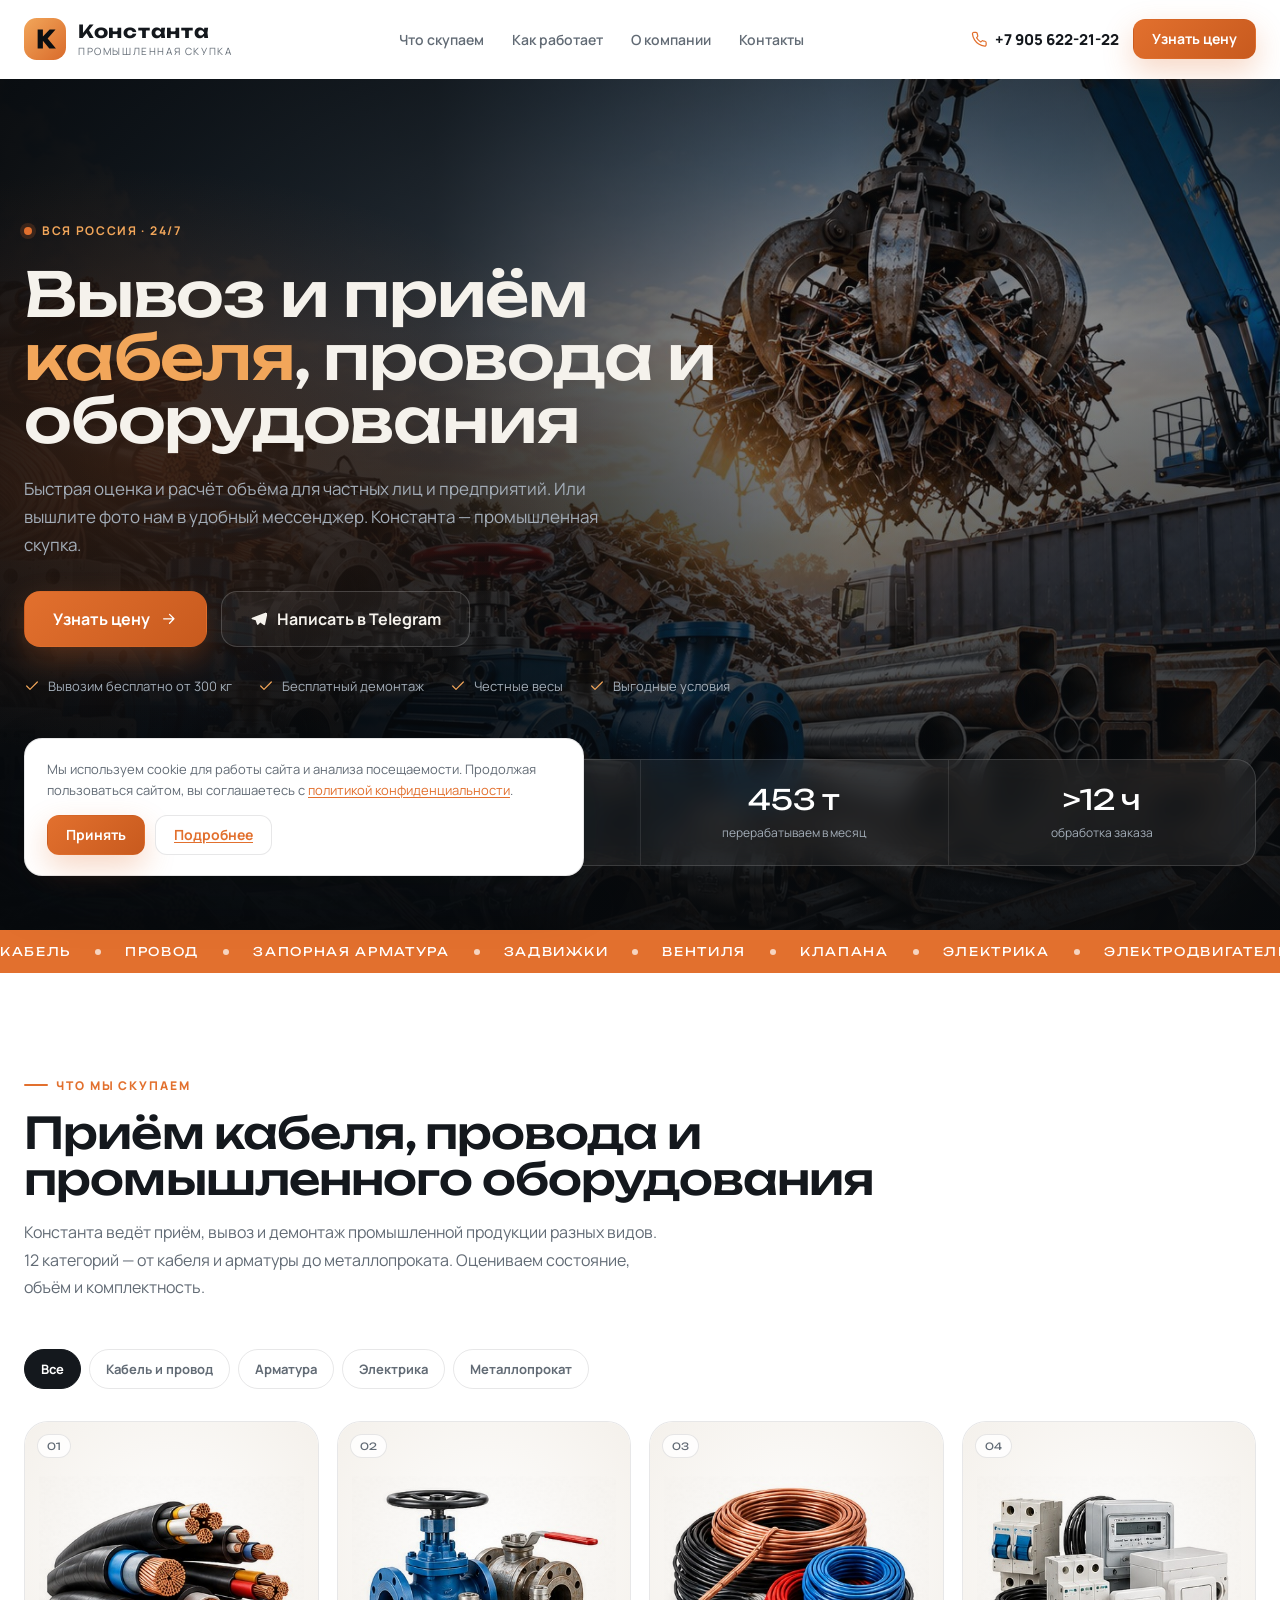
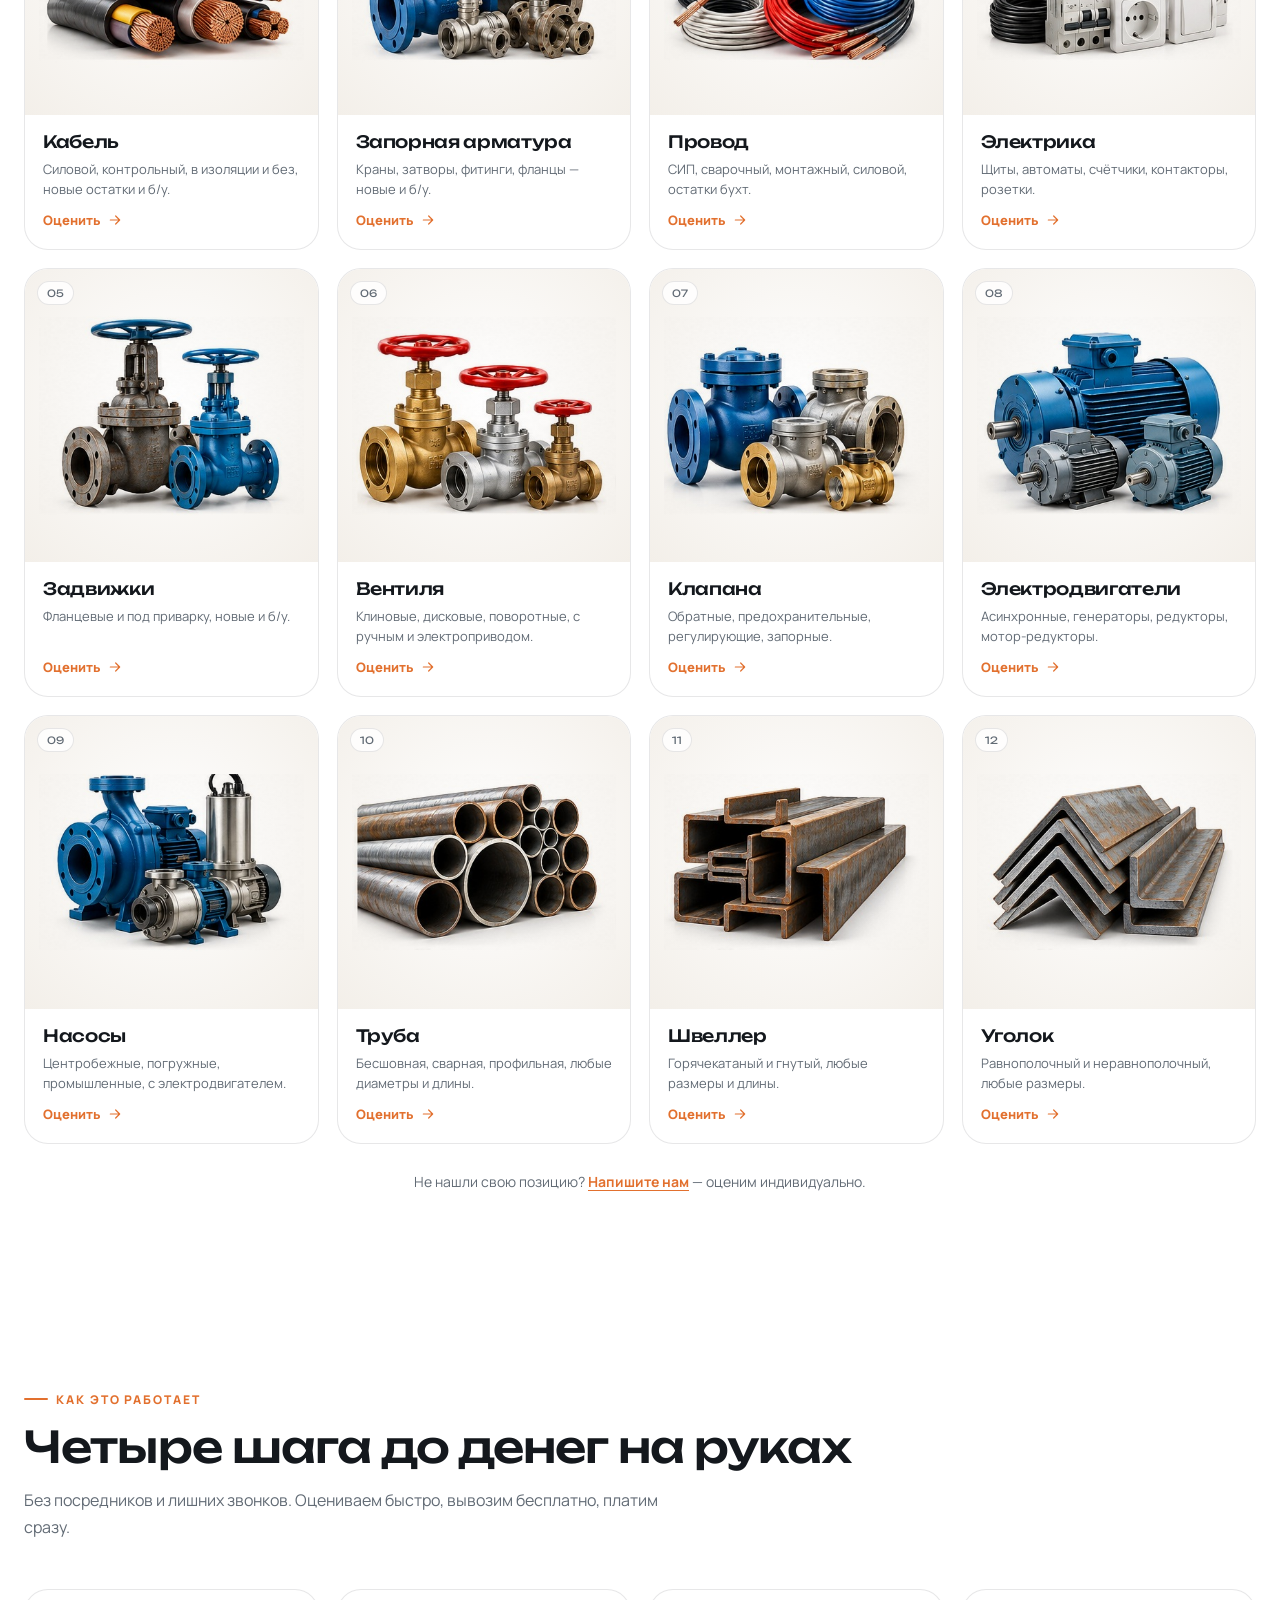
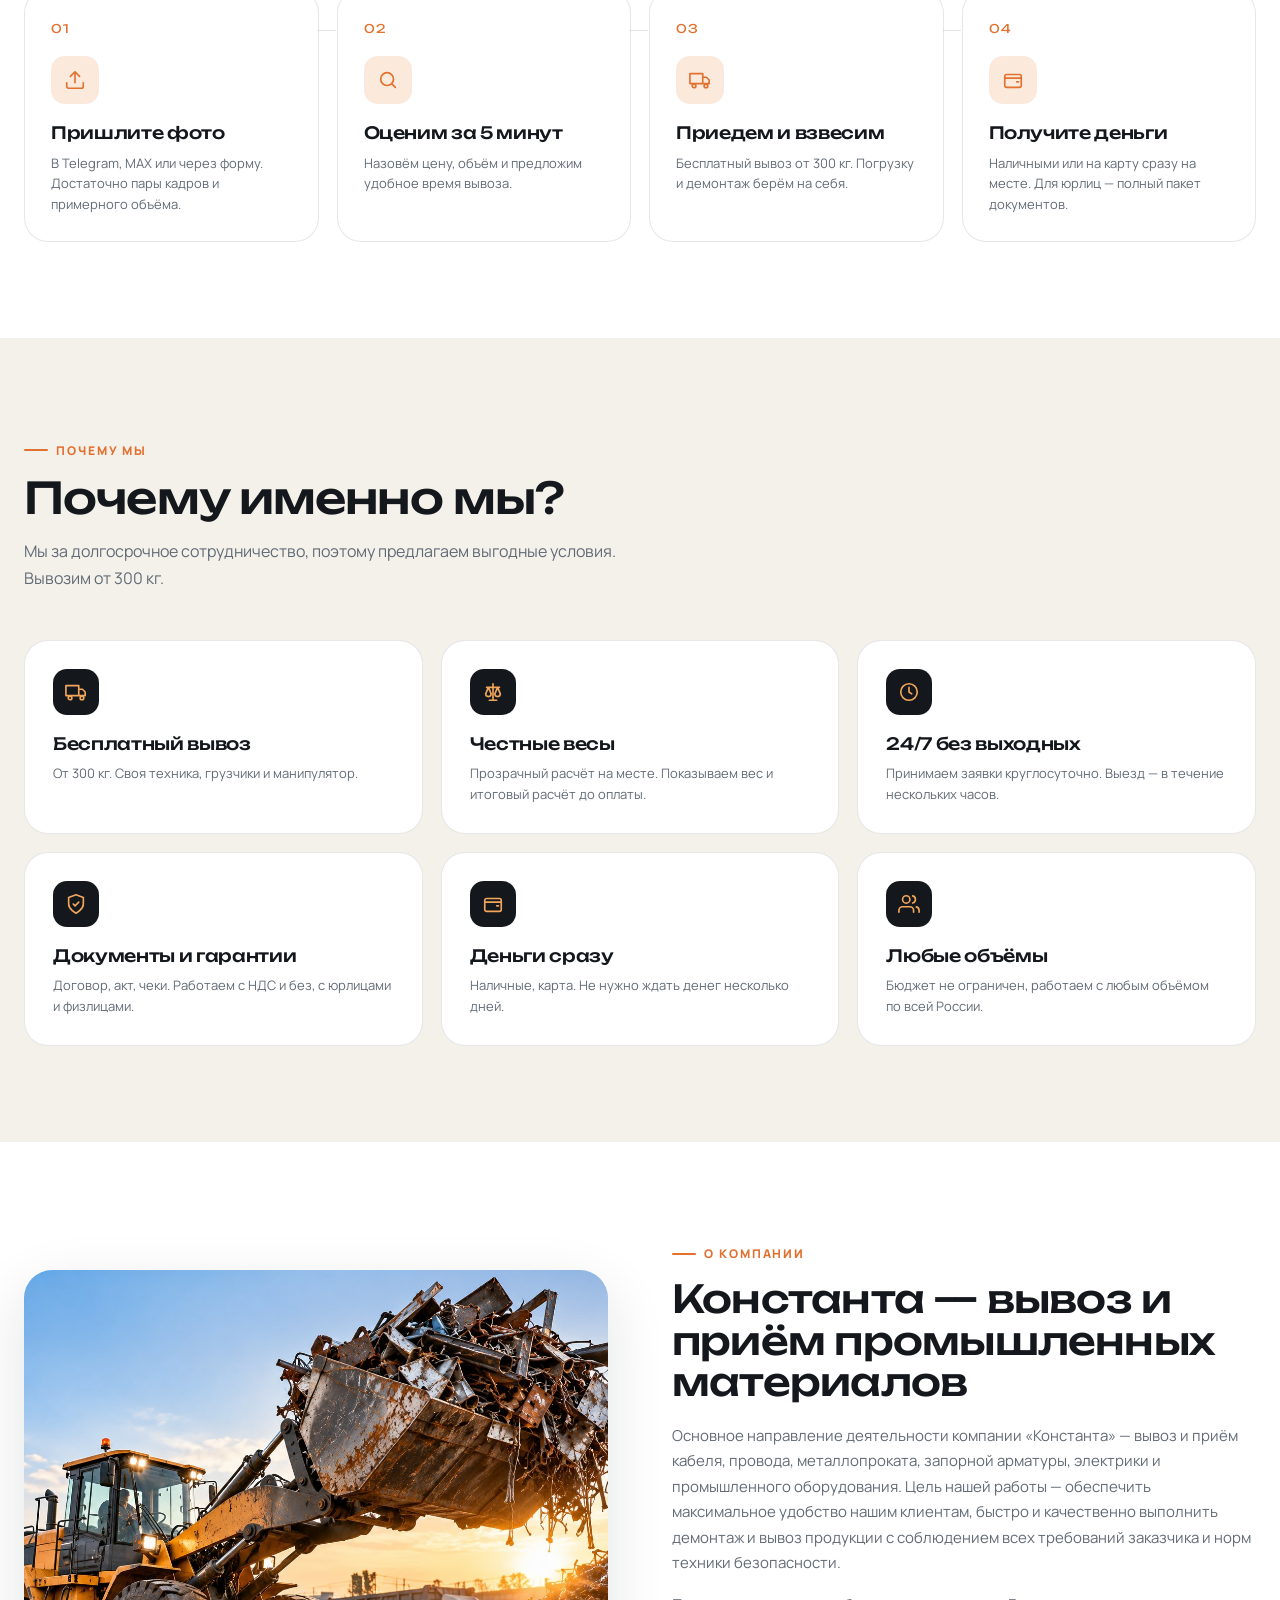
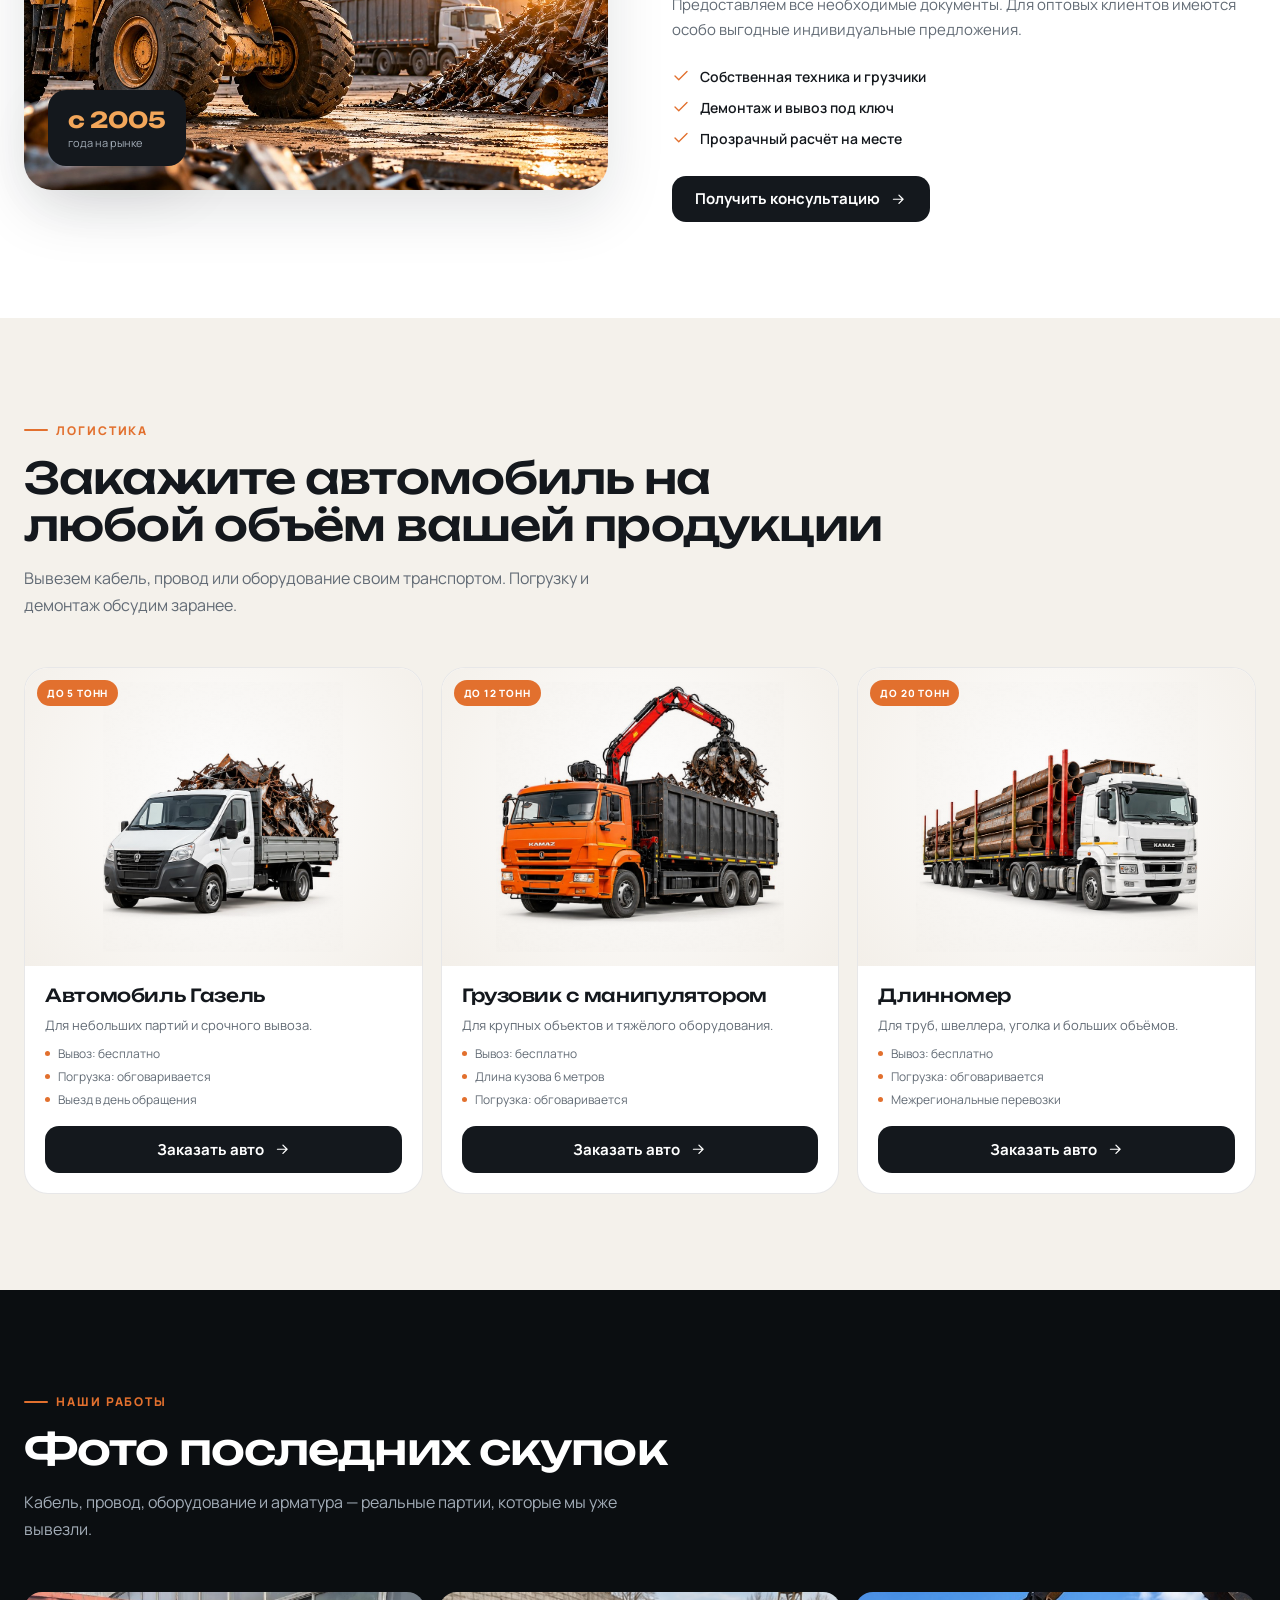
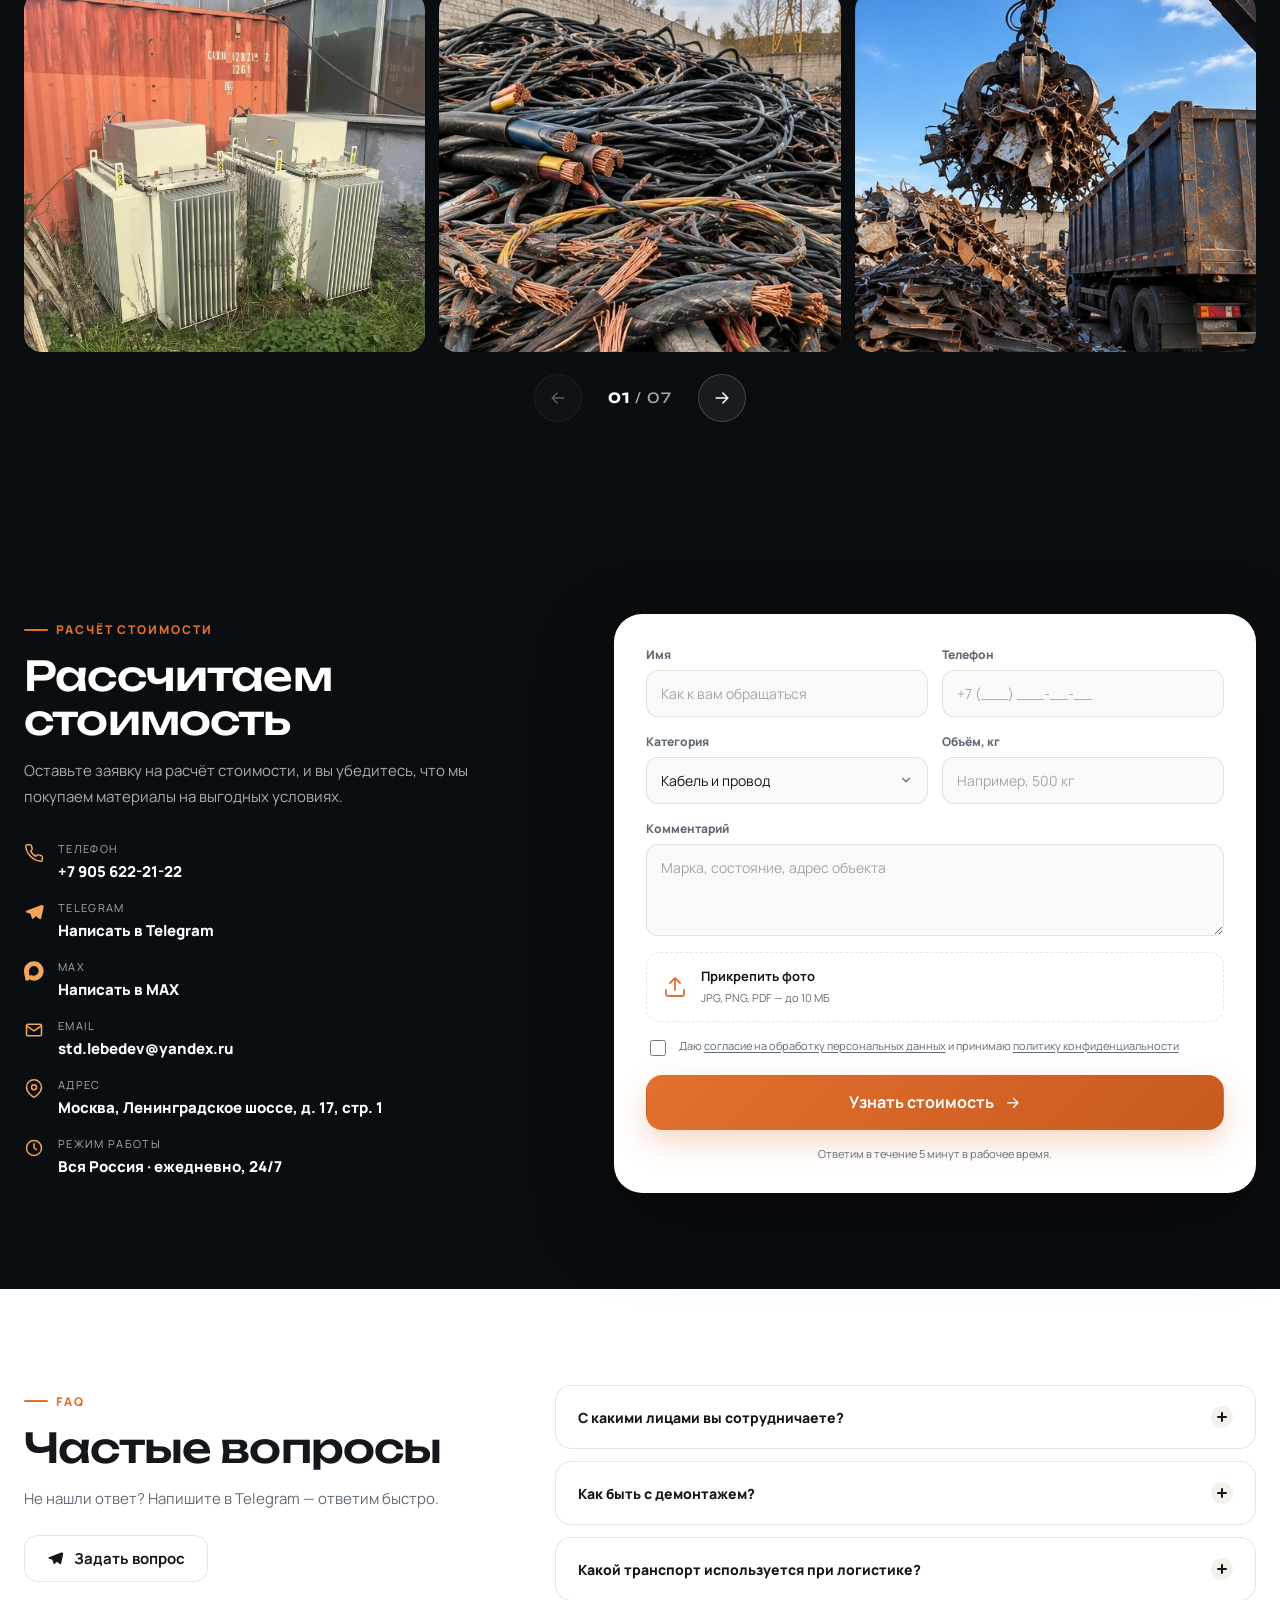
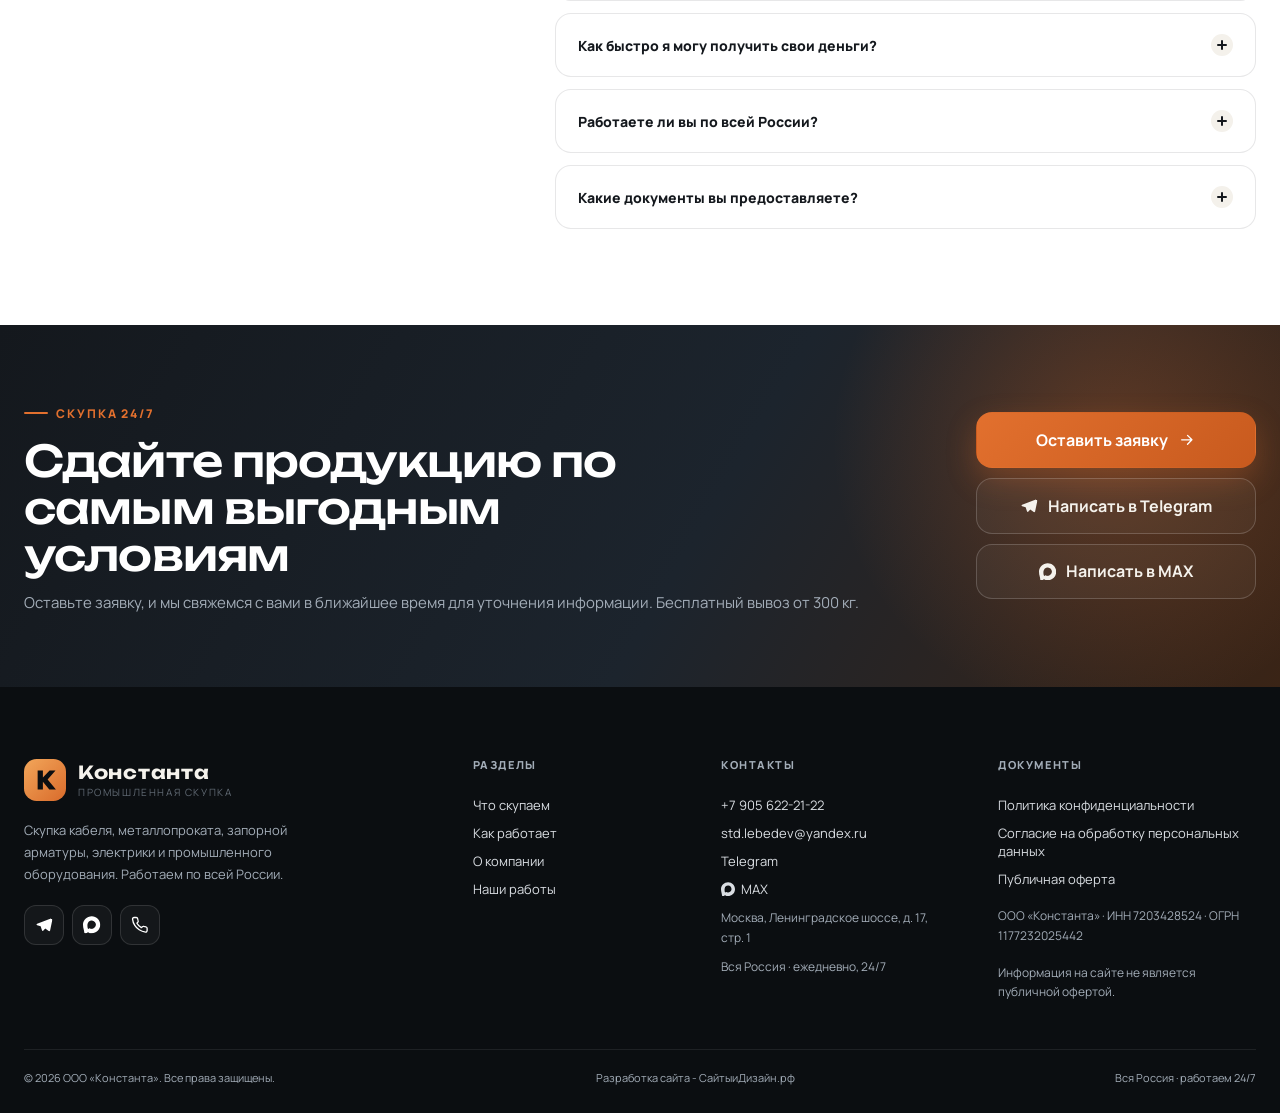
==== index.html @ beb60f6f "Add Skupka prototype" ====
<!DOCTYPE html>
<html lang="ru">
<head>
  <meta charset="UTF-8">
  <meta name="viewport" content="width=device-width, initial-scale=1.0">
  <title>Константа — скупка кабеля, металлопроката и промышленного оборудования 24/7</title>
  <meta name="description" content="Скупка кабеля, провода, запорной арматуры, электрики, электродвигателей, насосов и металлопроката. Бесплатный вывоз от 300 кг, оценка по фото за 5 минут. Работаем по всей России, 24/7.">
  <meta name="theme-color" content="#0B0E11">
  <meta property="og:title" content="Константа — скупка кабеля, провода и оборудования 24/7">
  <meta property="og:description" content="Приём, демонтаж и бесплатный вывоз кабеля, арматуры, электрики, двигателей, насосов и металлопроката. Оценка по фото за 5 минут.">
  <meta property="og:type" content="website">
  <meta property="og:image" content="assets/img/hero.jpg">
  <link rel="icon" href="assets/img/favicon.svg" type="image/svg+xml">
  <link rel="preconnect" href="https://fonts.googleapis.com">
  <link rel="preconnect" href="https://fonts.gstatic.com" crossorigin>
  <link href="https://fonts.googleapis.com/css2?family=Manrope:wght@400;500;600;700;800&family=Unbounded:wght@400;500;600&display=swap" rel="stylesheet">
  <link rel="stylesheet" href="assets/css/style.css">
</head>
<body>

  <svg xmlns="http://www.w3.org/2000/svg" class="svg-sprite" aria-hidden="true">
    <defs>
      <linearGradient id="logoGrad" x1="0" y1="0" x2="1" y2="1">
        <stop offset="0" stop-color="#F2A65A"/>
        <stop offset="1" stop-color="#D96B2B"/>
      </linearGradient>
    </defs>
    <symbol id="i-phone" viewBox="0 0 24 24">
      <path d="M22 16.92v3a2 2 0 0 1-2.18 2 19.79 19.79 0 0 1-8.63-3.07 19.5 19.5 0 0 1-6-6A19.79 19.79 0 0 1 2.12 4.18 2 2 0 0 1 4.11 2h3a2 2 0 0 1 2 1.72c.12.9.33 1.78.62 2.63a2 2 0 0 1-.45 2.11L8.09 9.91a16 16 0 0 0 6 6l1.45-1.18a2 2 0 0 1 2.11-.45c.85.29 1.73.5 2.63.62A2 2 0 0 1 22 16.92z"/>
    </symbol>
    <symbol id="i-telegram" viewBox="0 0 24 24">
      <path d="M21.7 3.3 2.9 10.6c-1 .4-1 1.8.1 2.1l4.7 1.4 1.8 5.4c.3.9 1.4 1.1 2 .4l2.5-2.8 4.7 3.4c.7.5 1.7.1 1.9-.7l3-14.2c.2-1-.8-1.8-1.7-1.4Z" fill="currentColor" stroke="none"/>
    </symbol>
    <symbol id="i-max" viewBox="0 0 102 100">
      <path fill="currentColor" stroke="none" fill-rule="evenodd" clip-rule="evenodd" d="M50.76 0c27.53 0 49.12 22.34 49.12 49.89S77.61 99.23 51.02 99.23c-9.43 0-14.01-1.33-21.37-6.54-.5-.36-1.2-.26-1.63.19-5.66 6.04-20.17 10.28-20.83 2.03C7.19 80.53 0 71.18 0 49.61 0 21.3 23.22 0 50.76 0m.77 24.55c-13.07-.68-23.26 8.39-25.51 22.58-1.86 11.75 1.44 26.07 4.26 26.8 1.2.3 4.08-1.9 6.18-3.88.4-.37.99-.44 1.45-.15 3.27 2 6.97 3.5 11.05 3.71 13.42.7 25.3-9.8 26-23.21.71-13.42-10.01-25.14-23.43-25.85"/>
    </symbol>
    <symbol id="i-arrow" viewBox="0 0 24 24">
      <path d="M5 12h14M13 6l6 6-6 6"/>
    </symbol>
    <symbol id="i-check" viewBox="0 0 24 24">
      <path d="M20 6 9 17l-5-5"/>
    </symbol>
    <symbol id="i-clock" viewBox="0 0 24 24">
      <circle cx="12" cy="12" r="9"/><path d="M12 7v5l3 2"/>
    </symbol>
    <symbol id="i-truck" viewBox="0 0 24 24">
      <path d="M1 5h14v11H1zM15 9h4l3 3v4h-7V9z"/><circle cx="5.5" cy="18.5" r="2"/><circle cx="18.5" cy="18.5" r="2"/>
    </symbol>
    <symbol id="i-scale" viewBox="0 0 24 24">
      <path d="M12 3v18M5 7h14M7 7l-3 7a3 3 0 0 0 6 0L7 7zM17 7l-3 7a3 3 0 0 0 6 0l-3-7zM8 21h8"/>
    </symbol>
    <symbol id="i-doc" viewBox="0 0 24 24">
      <path d="M14 2H6a2 2 0 0 0-2 2v16a2 2 0 0 0 2 2h12a2 2 0 0 0 2-2V8z"/><path d="M14 2v6h6M8 13h8M8 17h5"/>
    </symbol>
    <symbol id="i-shield" viewBox="0 0 24 24">
      <path d="M12 22s8-4 8-10V5l-8-3-8 3v7c0 6 8 10 8 10z"/><path d="m9 12 2 2 4-4"/>
    </symbol>
    <symbol id="i-wallet" viewBox="0 0 24 24">
      <rect x="3" y="6" width="18" height="14" rx="2"/><path d="M3 10h18M16 14h2"/>
    </symbol>
    <symbol id="i-users" viewBox="0 0 24 24">
      <path d="M17 21v-2a4 4 0 0 0-4-4H5a4 4 0 0 0-4 4v2"/><circle cx="9" cy="7" r="4"/><path d="M23 21v-2a4 4 0 0 0-3-3.87M16 3.13a4 4 0 0 1 0 7.75"/>
    </symbol>
    <symbol id="i-plus" viewBox="0 0 24 24">
      <path d="M12 5v14M5 12h14"/>
    </symbol>
    <symbol id="i-close" viewBox="0 0 24 24">
      <path d="M18 6 6 18M6 6l12 12"/>
    </symbol>
    <symbol id="i-map" viewBox="0 0 24 24">
      <path d="M21 10c0 7-9 12-9 12S3 17 3 10a9 9 0 0 1 18 0z"/><circle cx="12" cy="10" r="3"/>
    </symbol>
    <symbol id="i-mail" viewBox="0 0 24 24">
      <rect x="3" y="5" width="18" height="14" rx="2"/><path d="m3 7 9 6 9-6"/>
    </symbol>
    <symbol id="i-upload" viewBox="0 0 24 24">
      <path d="M21 15v4a2 2 0 0 1-2 2H5a2 2 0 0 1-2-2v-4"/><path d="M17 8l-5-5-5 5M12 3v12"/>
    </symbol>
    <symbol id="i-search" viewBox="0 0 24 24">
      <circle cx="11" cy="11" r="7"/><path d="m20 20-3.5-3.5"/>
    </symbol>
    <symbol id="i-box" viewBox="0 0 24 24">
      <path d="M21 8 12 3 3 8v8l9 5 9-5V8z"/><path d="m3 8 9 5 9-5M12 13v8"/>
    </symbol>
  </svg>

  <header class="site-header" id="header">
    <div class="container header__inner">
      <a class="logo" href="#top" aria-label="Константа — на главную">
        <svg class="logo__mark" viewBox="0 0 40 40" aria-hidden="true">
          <rect width="40" height="40" rx="12" fill="url(#logoGrad)"/>
          <path d="M13 11h5v6.6L24.4 11H30l-7.5 8.6L30.4 29h-6.3l-6.1-7.4V29h-5z" fill="#0B0E11"/>
        </svg>
        <span class="logo__text">
          <strong>Константа</strong>
          <small>промышленная скупка</small>
        </span>
      </a>

      <nav class="nav" id="nav" aria-label="Основная навигация">
        <a class="nav__link" href="#materials">Что скупаем</a>
        <a class="nav__link" href="#how">Как работает</a>
        <a class="nav__link" href="#about">О компании</a>
        <a class="nav__link" href="#contacts">Контакты</a>
      </nav>

      <div class="header__actions">
        <a class="header__phone" href="tel:+79056222122">
          <svg class="icon" aria-hidden="true"><use href="#i-phone"/></svg>
          <span>+7 905 622-21-22</span>
        </a>
        <a class="btn btn--accent btn--sm header__cta" href="#calc">Узнать цену</a>
        <button class="burger" id="burger" type="button" aria-label="Открыть меню" aria-expanded="false" aria-controls="nav">
          <span></span><span></span><span></span>
        </button>
      </div>
    </div>
  </header>

  <main>
    <section class="hero" id="top">
      <div class="hero__bg" aria-hidden="true"></div>
      <div class="container hero__inner">
        <div class="hero__content reveal">
          <div class="hero__eyebrow"><span class="dot"></span> Вся Россия · 24/7</div>
          <h1 class="hero__title">Вывоз и приём <span>кабеля</span>, провода и оборудования</h1>
          <p class="hero__lead">Быстрая оценка и расчёт объёма для частных лиц и предприятий. Или вышлите фото нам в удобный мессенджер. Константа — промышленная скупка.</p>
          <div class="hero__actions">
            <a class="btn btn--accent btn--lg" href="#calc">Узнать цену <svg class="icon" aria-hidden="true"><use href="#i-arrow"/></svg></a>
            <a class="btn btn--ghost btn--lg" href="https://t.me/+79056222122" target="_blank" rel="noopener">
              <svg class="icon icon--fill" aria-hidden="true"><use href="#i-telegram"/></svg> Написать в Telegram
            </a>
          </div>
          <ul class="hero__trust">
            <li><svg class="icon" aria-hidden="true"><use href="#i-check"/></svg> Вывозим бесплатно от 300 кг</li>
            <li><svg class="icon" aria-hidden="true"><use href="#i-check"/></svg> Бесплатный демонтаж</li>
            <li><svg class="icon" aria-hidden="true"><use href="#i-check"/></svg> Честные весы</li>
            <li><svg class="icon" aria-hidden="true"><use href="#i-check"/></svg> Выгодные условия</li>
          </ul>
        </div>
      </div>

      <div class="container">
        <dl class="hero__stats">
          <div><dt>20 лет</dt><dd>на рынке</dd></div>
          <div><dt>650+</dt><dd>постоянных клиентов</dd></div>
          <div><dt>453 т</dt><dd>перерабатываем в месяц</dd></div>
          <div><dt>&gt;12 ч</dt><dd>обработка заказа</dd></div>
        </dl>
      </div>
    </section>

    <div class="marquee" aria-hidden="true">
      <div class="marquee__track">
        <span>Кабель</span><span>Провод</span><span>Запорная арматура</span><span>Задвижки</span><span>Вентиля</span><span>Клапана</span><span>Электрика</span><span>Электродвигатели</span><span>Насосы</span><span>Труба</span><span>Швеллер</span><span>Уголок</span>
        <span>Кабель</span><span>Провод</span><span>Запорная арматура</span><span>Задвижки</span><span>Вентиля</span><span>Клапана</span><span>Электрика</span><span>Электродвигатели</span><span>Насосы</span><span>Труба</span><span>Швеллер</span><span>Уголок</span>
      </div>
    </div>

    <section class="section" id="materials">
      <div class="container">
        <div class="section-head reveal">
          <span class="eyebrow">Что мы скупаем</span>
          <h2>Приём кабеля, провода и промышленного оборудования</h2>
          <p>Константа ведёт приём, вывоз и демонтаж промышленной продукции разных видов. 12 категорий — от кабеля и арматуры до металлопроката. Оцениваем состояние, объём и комплектность.</p>
        </div>

        <div class="filters reveal" role="group" aria-label="Фильтр категорий">
          <button class="filter is-active" type="button" data-filter="all" aria-pressed="true">Все</button>
          <button class="filter" type="button" data-filter="cable" aria-pressed="false">Кабель и провод</button>
          <button class="filter" type="button" data-filter="valve" aria-pressed="false">Арматура</button>
          <button class="filter" type="button" data-filter="electric" aria-pressed="false">Электрика</button>
          <button class="filter" type="button" data-filter="metal" aria-pressed="false">Металлопрокат</button>
        </div>

        <div class="materials-grid" id="materialsGrid">
          <article class="material-card reveal" data-cat="cable">
            <div class="material-card__media">
              <img src="assets/img/materials/01_kabel.jpg" alt="Кабель" loading="lazy" width="400" height="400">
              <span class="material-card__tag">01</span>
            </div>
            <div class="material-card__body">
              <h3>Кабель</h3>
              <p>Силовой, контрольный, в изоляции и без, новые остатки и б/у.</p>
              <a class="material-card__link" href="#calc">Оценить <svg class="icon" aria-hidden="true"><use href="#i-arrow"/></svg></a>
            </div>
          </article>

          <article class="material-card reveal" data-cat="valve">
            <div class="material-card__media">
              <img src="assets/img/materials/02_zapornaya_armatura.jpg" alt="Запорная арматура" loading="lazy" width="400" height="400">
              <span class="material-card__tag">02</span>
            </div>
            <div class="material-card__body">
              <h3>Запорная арматура</h3>
              <p>Краны, затворы, фитинги, фланцы — новые и б/у.</p>
              <a class="material-card__link" href="#calc">Оценить <svg class="icon" aria-hidden="true"><use href="#i-arrow"/></svg></a>
            </div>
          </article>

          <article class="material-card reveal" data-cat="cable">
            <div class="material-card__media">
              <img src="assets/img/materials/03_provod.jpg" alt="Провод" loading="lazy" width="400" height="400">
              <span class="material-card__tag">03</span>
            </div>
            <div class="material-card__body">
              <h3>Провод</h3>
              <p>СИП, сварочный, монтажный, силовой, остатки бухт.</p>
              <a class="material-card__link" href="#calc">Оценить <svg class="icon" aria-hidden="true"><use href="#i-arrow"/></svg></a>
            </div>
          </article>

          <article class="material-card reveal" data-cat="electric">
            <div class="material-card__media">
              <img src="assets/img/materials/04_electrika.jpg" alt="Электрика" loading="lazy" width="400" height="400">
              <span class="material-card__tag">04</span>
            </div>
            <div class="material-card__body">
              <h3>Электрика</h3>
              <p>Щиты, автоматы, счётчики, контакторы, розетки.</p>
              <a class="material-card__link" href="#calc">Оценить <svg class="icon" aria-hidden="true"><use href="#i-arrow"/></svg></a>
            </div>
          </article>

          <article class="material-card reveal" data-cat="valve">
            <div class="material-card__media">
              <img src="assets/img/materials/05_zadvizhki.jpg" alt="Задвижки" loading="lazy" width="400" height="400">
              <span class="material-card__tag">05</span>
            </div>
            <div class="material-card__body">
              <h3>Задвижки</h3>
              <p>Фланцевые и под приварку, новые и б/у.</p>
              <a class="material-card__link" href="#calc">Оценить <svg class="icon" aria-hidden="true"><use href="#i-arrow"/></svg></a>
            </div>
          </article>

          <article class="material-card reveal" data-cat="valve">
            <div class="material-card__media">
              <img src="assets/img/materials/06_ventili.jpg" alt="Вентиля" loading="lazy" width="400" height="400">
              <span class="material-card__tag">06</span>
            </div>
            <div class="material-card__body">
              <h3>Вентиля</h3>
              <p>Клиновые, дисковые, поворотные, с ручным и электроприводом.</p>
              <a class="material-card__link" href="#calc">Оценить <svg class="icon" aria-hidden="true"><use href="#i-arrow"/></svg></a>
            </div>
          </article>

          <article class="material-card reveal" data-cat="valve">
            <div class="material-card__media">
              <img src="assets/img/materials/07_klapany.jpg" alt="Клапана" loading="lazy" width="400" height="400">
              <span class="material-card__tag">07</span>
            </div>
            <div class="material-card__body">
              <h3>Клапана</h3>
              <p>Обратные, предохранительные, регулирующие, запорные.</p>
              <a class="material-card__link" href="#calc">Оценить <svg class="icon" aria-hidden="true"><use href="#i-arrow"/></svg></a>
            </div>
          </article>

          <article class="material-card reveal" data-cat="electric">
            <div class="material-card__media">
              <img src="assets/img/materials/08_elektrodvigateli.jpg" alt="Электродвигатели" loading="lazy" width="400" height="400">
              <span class="material-card__tag">08</span>
            </div>
            <div class="material-card__body">
              <h3>Электродвигатели</h3>
              <p>Асинхронные, генераторы, редукторы, мотор-редукторы.</p>
              <a class="material-card__link" href="#calc">Оценить <svg class="icon" aria-hidden="true"><use href="#i-arrow"/></svg></a>
            </div>
          </article>

          <article class="material-card reveal" data-cat="electric">
            <div class="material-card__media">
              <img src="assets/img/materials/09_nasosy.jpg" alt="Насосы" loading="lazy" width="400" height="400">
              <span class="material-card__tag">09</span>
            </div>
            <div class="material-card__body">
              <h3>Насосы</h3>
              <p>Центробежные, погружные, промышленные, с электродвигателем.</p>
              <a class="material-card__link" href="#calc">Оценить <svg class="icon" aria-hidden="true"><use href="#i-arrow"/></svg></a>
            </div>
          </article>

          <article class="material-card reveal" data-cat="metal">
            <div class="material-card__media">
              <img src="assets/img/materials/10_metalloprokat_truba.jpg" alt="Труба" loading="lazy" width="400" height="400">
              <span class="material-card__tag">10</span>
            </div>
            <div class="material-card__body">
              <h3>Труба</h3>
              <p>Бесшовная, сварная, профильная, любые диаметры и длины.</p>
              <a class="material-card__link" href="#calc">Оценить <svg class="icon" aria-hidden="true"><use href="#i-arrow"/></svg></a>
            </div>
          </article>

          <article class="material-card reveal" data-cat="metal">
            <div class="material-card__media">
              <img src="assets/img/materials/11_metalloprokat_shveller.jpg" alt="Швеллер" loading="lazy" width="400" height="400">
              <span class="material-card__tag">11</span>
            </div>
            <div class="material-card__body">
              <h3>Швеллер</h3>
              <p>Горячекатаный и гнутый, любые размеры и длины.</p>
              <a class="material-card__link" href="#calc">Оценить <svg class="icon" aria-hidden="true"><use href="#i-arrow"/></svg></a>
            </div>
          </article>

          <article class="material-card reveal" data-cat="metal">
            <div class="material-card__media">
              <img src="assets/img/materials/12_metalloprokat_ugolok.jpg" alt="Уголок" loading="lazy" width="400" height="400">
              <span class="material-card__tag">12</span>
            </div>
            <div class="material-card__body">
              <h3>Уголок</h3>
              <p>Равнополочный и неравнополочный, любые размеры.</p>
              <a class="material-card__link" href="#calc">Оценить <svg class="icon" aria-hidden="true"><use href="#i-arrow"/></svg></a>
            </div>
          </article>
        </div>

        <p class="materials-note reveal">Не нашли свою позицию? <a href="#calc">Напишите нам</a> — оценим индивидуально.</p>
      </div>
    </section>

    <section class="section" id="how">
      <div class="container">
        <div class="section-head reveal">
          <span class="eyebrow">Как это работает</span>
          <h2>Четыре шага до денег на руках</h2>
          <p>Без посредников и лишних звонков. Оцениваем быстро, вывозим бесплатно, платим сразу.</p>
        </div>

        <ol class="steps">
          <li class="step reveal">
            <span class="step__num">01</span>
            <div class="step__icon"><svg class="icon" aria-hidden="true"><use href="#i-upload"/></svg></div>
            <h3>Пришлите фото</h3>
            <p>В Telegram, MAX или через форму. Достаточно пары кадров и примерного объёма.</p>
          </li>
          <li class="step reveal">
            <span class="step__num">02</span>
            <div class="step__icon"><svg class="icon" aria-hidden="true"><use href="#i-search"/></svg></div>
            <h3>Оценим за 5 минут</h3>
            <p>Назовём цену, объём и предложим удобное время вывоза.</p>
          </li>
          <li class="step reveal">
            <span class="step__num">03</span>
            <div class="step__icon"><svg class="icon" aria-hidden="true"><use href="#i-truck"/></svg></div>
            <h3>Приедем и взвесим</h3>
            <p>Бесплатный вывоз от 300 кг. Погрузку и демонтаж берём на себя.</p>
          </li>
          <li class="step reveal">
            <span class="step__num">04</span>
            <div class="step__icon"><svg class="icon" aria-hidden="true"><use href="#i-wallet"/></svg></div>
            <h3>Получите деньги</h3>
            <p>Наличными или на карту сразу на месте. Для юрлиц — полный пакет документов.</p>
          </li>
        </ol>
      </div>
    </section>

    <section class="section section--cream">
      <div class="container">
        <div class="section-head reveal">
          <span class="eyebrow">Почему мы</span>
          <h2>Почему именно мы?</h2>
          <p>Мы за долгосрочное сотрудничество, поэтому предлагаем выгодные условия. Вывозим от 300 кг.</p>
        </div>

        <div class="features">
          <article class="feature reveal">
            <div class="feature__icon"><svg class="icon" aria-hidden="true"><use href="#i-truck"/></svg></div>
            <h3>Бесплатный вывоз</h3>
            <p>От 300 кг. Своя техника, грузчики и манипулятор.</p>
          </article>
          <article class="feature reveal">
            <div class="feature__icon"><svg class="icon" aria-hidden="true"><use href="#i-scale"/></svg></div>
            <h3>Честные весы</h3>
            <p>Прозрачный расчёт на месте. Показываем вес и итоговый расчёт до оплаты.</p>
          </article>
          <article class="feature reveal">
            <div class="feature__icon"><svg class="icon" aria-hidden="true"><use href="#i-clock"/></svg></div>
            <h3>24/7 без выходных</h3>
            <p>Принимаем заявки круглосуточно. Выезд — в течение нескольких часов.</p>
          </article>
          <article class="feature reveal">
            <div class="feature__icon"><svg class="icon" aria-hidden="true"><use href="#i-shield"/></svg></div>
            <h3>Документы и гарантии</h3>
            <p>Договор, акт, чеки. Работаем с НДС и без, с юрлицами и физлицами.</p>
          </article>
          <article class="feature reveal">
            <div class="feature__icon"><svg class="icon" aria-hidden="true"><use href="#i-wallet"/></svg></div>
            <h3>Деньги сразу</h3>
            <p>Наличные, карта. Не нужно ждать денег несколько дней.</p>
          </article>
          <article class="feature reveal">
            <div class="feature__icon"><svg class="icon" aria-hidden="true"><use href="#i-users"/></svg></div>
            <h3>Любые объёмы</h3>
            <p>Бюджет не ограничен, работаем с любым объёмом по всей России.</p>
          </article>
        </div>
      </div>
    </section>

    <section class="section" id="about">
      <div class="container about">
        <div class="about__media reveal">
          <img class="about__img" src="assets/img/about.jpg" alt="Погрузчик вывозит продукцию с площадки" loading="lazy" width="1536" height="1024">
          <div class="about__badge"><strong>с 2005</strong><span>года на рынке</span></div>
        </div>

        <div class="about__content reveal" data-delay="120">
          <span class="eyebrow">О компании</span>
          <h2>Константа — вывоз и приём промышленных материалов</h2>
          <p>Основное направление деятельности компании «Константа» — вывоз и приём кабеля, провода, металлопроката, запорной арматуры, электрики и промышленного оборудования. Цель нашей работы — обеспечить максимальное удобство нашим клиентам, быстро и качественно выполнить демонтаж и вывоз продукции с соблюдением всех требований заказчика и норм техники безопасности.</p>
          <p>Предоставляем все необходимые документы. Для оптовых клиентов имеются особо выгодные индивидуальные предложения.</p>
          <ul class="about__list">
            <li><svg class="icon" aria-hidden="true"><use href="#i-check"/></svg> Собственная техника и грузчики</li>
            <li><svg class="icon" aria-hidden="true"><use href="#i-check"/></svg> Демонтаж и вывоз под ключ</li>
            <li><svg class="icon" aria-hidden="true"><use href="#i-check"/></svg> Прозрачный расчёт на месте</li>
          </ul>
          <a class="btn btn--dark" href="#calc">Получить консультацию <svg class="icon" aria-hidden="true"><use href="#i-arrow"/></svg></a>
        </div>
      </div>
    </section>

    <section class="section section--cream" id="transport">
      <div class="container">
        <div class="section-head reveal">
          <span class="eyebrow">Логистика</span>
          <h2>Закажите автомобиль на любой объём вашей продукции</h2>
          <p>Вывезем кабель, провод или оборудование своим транспортом. Погрузку и демонтаж обсудим заранее.</p>
        </div>

        <div class="transport-grid">
          <article class="vehicle-card reveal">
            <div class="vehicle-card__media">
              <img src="assets/img/transport-gazelle.jpg" alt="Газель для вывоза продукции" loading="lazy" width="640" height="640">
              <span class="vehicle-card__tag">до 5 тонн</span>
            </div>
            <div class="vehicle-card__body">
              <h3>Автомобиль Газель</h3>
              <p>Для небольших партий и срочного вывоза.</p>
              <ul>
                <li>Вывоз: бесплатно</li>
                <li>Погрузка: обговаривается</li>
                <li>Выезд в день обращения</li>
              </ul>
              <a class="btn btn--dark btn--full" href="#calc">Заказать авто <svg class="icon" aria-hidden="true"><use href="#i-arrow"/></svg></a>
            </div>
          </article>

          <article class="vehicle-card reveal" data-delay="120">
            <div class="vehicle-card__media">
              <img src="assets/img/transport-lomovoz.jpg" alt="Грузовик с манипулятором" loading="lazy" width="640" height="640">
              <span class="vehicle-card__tag">до 12 тонн</span>
            </div>
            <div class="vehicle-card__body">
              <h3>Грузовик с манипулятором</h3>
              <p>Для крупных объектов и тяжёлого оборудования.</p>
              <ul>
                <li>Вывоз: бесплатно</li>
                <li>Длина кузова 6 метров</li>
                <li>Погрузка: обговаривается</li>
              </ul>
              <a class="btn btn--dark btn--full" href="#calc">Заказать авто <svg class="icon" aria-hidden="true"><use href="#i-arrow"/></svg></a>
            </div>
          </article>

          <article class="vehicle-card reveal" data-delay="240">
            <div class="vehicle-card__media">
              <img src="assets/img/transport-dlinnomer.jpg" alt="Длинномер для металлопроката" loading="lazy" width="640" height="640">
              <span class="vehicle-card__tag">до 20 тонн</span>
            </div>
            <div class="vehicle-card__body">
              <h3>Длинномер</h3>
              <p>Для труб, швеллера, уголка и больших объёмов.</p>
              <ul>
                <li>Вывоз: бесплатно</li>
                <li>Погрузка: обговаривается</li>
                <li>Межрегиональные перевозки</li>
              </ul>
              <a class="btn btn--dark btn--full" href="#calc">Заказать авто <svg class="icon" aria-hidden="true"><use href="#i-arrow"/></svg></a>
            </div>
          </article>
        </div>
      </div>
    </section>

    <section class="section section--dark" id="gallery">
      <div class="container">
        <div class="section-head section-head--light reveal">
          <span class="eyebrow">Наши работы</span>
          <h2>Фото последних скупок</h2>
          <p>Кабель, провод, оборудование и арматура — реальные партии, которые мы уже вывезли.</p>
        </div>

        <div class="gallery-slider reveal" id="gallerySlider">
          <div class="gallery-slider__viewport" id="galleryViewport" tabindex="0" aria-label="Галерея фотографий последних скупок">
            <div class="gallery-slider__track" id="galleryTrack"></div>
          </div>
          <div class="gallery-slider__controls">
            <button class="gallery-slider__arrow" id="galleryPrev" type="button" aria-label="Предыдущее фото"><svg class="icon" aria-hidden="true"><use href="#i-arrow"/></svg></button>
            <span class="gallery-slider__counter"><strong id="galleryCurrent">01</strong> / <span id="galleryTotal">00</span></span>
            <button class="gallery-slider__arrow gallery-slider__arrow--next" id="galleryNext" type="button" aria-label="Следующее фото"><svg class="icon" aria-hidden="true"><use href="#i-arrow"/></svg></button>
          </div>
        </div>
      </div>
    </section>

    <section class="section section--dark" id="calc">
      <div class="container calc">
        <div class="calc__content reveal">
          <span class="eyebrow">Расчёт стоимости</span>
          <h2>Рассчитаем стоимость</h2>
          <p>Оставьте заявку на расчёт стоимости, и вы убедитесь, что мы покупаем материалы на выгодных условиях.</p>

          <ul class="calc__contacts">
            <li>
              <svg class="icon" aria-hidden="true"><use href="#i-phone"/></svg>
              <div><span>Телефон</span><a href="tel:+79056222122">+7 905 622-21-22</a></div>
            </li>
            <li>
              <svg class="icon icon--fill" aria-hidden="true"><use href="#i-telegram"/></svg>
              <div><span>Telegram</span><a href="https://t.me/+79056222122" target="_blank" rel="noopener">Написать в Telegram</a></div>
            </li>
            <li>
              <svg class="icon" aria-hidden="true"><use href="#i-max"/></svg>
              <div><span>MAX</span><a href="https://max.ru/u/f9LHodD0cOJMlTKvxi_rbC6VbO87elEfIggZckKfSeAaSG1NAwWXDLCsMxg" target="_blank" rel="noopener">Написать в MAX</a></div>
            </li>
            <li>
              <svg class="icon" aria-hidden="true"><use href="#i-mail"/></svg>
              <div><span>Email</span><a href="mailto:std.lebedev@yandex.ru">std.lebedev@yandex.ru</a></div>
            </li>
            <li>
              <svg class="icon" aria-hidden="true"><use href="#i-map"/></svg>
              <div><span>Адрес</span><a href="https://yandex.ru/maps/?text=Москва%2C%20Ленинградское%20шоссе%2C%20д.%2017%2C%20стр.%201" target="_blank" rel="noopener">Москва, Ленинградское шоссе, д. 17, стр. 1</a></div>
            </li>
            <li>
              <svg class="icon" aria-hidden="true"><use href="#i-clock"/></svg>
              <div><span>Режим работы</span><strong>Вся Россия · ежедневно, 24/7</strong></div>
            </li>
          </ul>
        </div>

        <div class="calc__form-wrap reveal" data-delay="120">
          <form class="calc-form" id="calcForm" novalidate>
            <div class="calc-form__row">
              <label class="field"><span>Имя</span><input type="text" name="name" placeholder="Как к вам обращаться" autocomplete="name" required></label>
              <label class="field"><span>Телефон</span><input type="tel" name="phone" placeholder="+7 (___) ___-__-__" autocomplete="tel" inputmode="tel" required></label>
            </div>
            <div class="calc-form__row">
              <label class="field"><span>Категория</span>
                <select name="category">
                  <option>Кабель и провод</option>
                  <option>Металлопрокат</option>
                  <option>Запорная арматура</option>
                  <option>Электрика и оборудование</option>
                  <option>Другое</option>
                </select>
              </label>
              <label class="field"><span>Объём, кг</span><input type="text" name="weight" placeholder="Например, 500 кг" inputmode="numeric"></label>
            </div>
            <label class="field"><span>Комментарий</span><textarea name="comment" rows="3" placeholder="Марка, состояние, адрес объекта"></textarea></label>
            <label class="upload" for="files">
              <svg class="icon" aria-hidden="true"><use href="#i-upload"/></svg>
              <span><strong>Прикрепить фото</strong><small id="fileName">JPG, PNG, PDF — до 10 МБ</small></span>
              <input type="file" id="files" name="files" multiple accept="image/*,.pdf">
            </label>
            <label class="checkbox">
              <input type="checkbox" required>
              <span>Даю <a href="consent.html" target="_blank" rel="noopener">согласие на обработку персональных данных</a> и принимаю <a href="privacy.html" target="_blank" rel="noopener">политику конфиденциальности</a></span>
            </label>
            <button class="btn btn--accent btn--full btn--lg" type="submit">Узнать стоимость <svg class="icon" aria-hidden="true"><use href="#i-arrow"/></svg></button>
            <p class="calc-form__note">Ответим в течение 5 минут в рабочее время.</p>
          </form>

          <div class="calc-success" id="calcSuccess" hidden>
            <div class="calc-success__icon"><svg class="icon" aria-hidden="true"><use href="#i-check"/></svg></div>
            <h3>Письмо с заявкой готово</h3>
            <p>Почтовый клиент должен открыться автоматически — отправьте письмо на <a href="mailto:std.lebedev@yandex.ru">std.lebedev@yandex.ru</a>. Если этого не произошло, напишите нам в Telegram или позвоните.</p>
            <div class="calc-success__actions">
              <a class="btn btn--accent" href="tel:+79056222122">Позвонить</a>
              <button class="btn btn--ghost" type="button" id="calcAgain">Отправить ещё</button>
            </div>
          </div>
        </div>
      </div>
    </section>

    <section class="section" id="faq">
      <div class="container faq">
        <div class="faq__head reveal">
          <span class="eyebrow">FAQ</span>
          <h2>Частые вопросы</h2>
          <p>Не нашли ответ? Напишите в Telegram — ответим быстро.</p>
          <a class="btn btn--ghost" href="https://t.me/+79056222122" target="_blank" rel="noopener">
            <svg class="icon icon--fill" aria-hidden="true"><use href="#i-telegram"/></svg> Задать вопрос
          </a>
        </div>

        <div class="faq__list reveal" data-delay="120">
          <details class="faq-item">
            <summary>С какими лицами вы сотрудничаете?<span class="faq-item__icon" aria-hidden="true"></span></summary>
            <div class="faq-item__body"><p>Мы постоянно сотрудничаем с компаниями и физическими лицами. Для юрлиц предоставляем договор, акт и закрывающие документы, работаем с НДС и без.</p></div>
          </details>
          <details class="faq-item">
            <summary>Как быть с демонтажем?<span class="faq-item__icon" aria-hidden="true"></span></summary>
            <div class="faq-item__body"><p>У нас имеются специально обученные люди по демонтажу. Оцениваем объект, согласовываем время и выполняем работы с соблюдением техники безопасности.</p></div>
          </details>
          <details class="faq-item">
            <summary>Какой транспорт используется при логистике?<span class="faq-item__icon" aria-hidden="true"></span></summary>
            <div class="faq-item__body"><p>Газель до 5 тонн, грузовик с манипулятором до 12 тонн, длинномер до 20 тонн. Подберём машину под вашу партию.</p></div>
          </details>
          <details class="faq-item">
            <summary>Как быстро я могу получить свои деньги?<span class="faq-item__icon" aria-hidden="true"></span></summary>
            <div class="faq-item__body"><p>После приёма товара расчёт происходит сразу на месте, наличными или безналичным способом.</p></div>
          </details>
          <details class="faq-item">
            <summary>Работаете ли вы по всей России?<span class="faq-item__icon" aria-hidden="true"></span></summary>
            <div class="faq-item__body"><p>Да, работаем по всей России. Для крупных объектов организуем вывоз и демонтаж в любом регионе.</p></div>
          </details>
          <details class="faq-item">
            <summary>Какие документы вы предоставляете?<span class="faq-item__icon" aria-hidden="true"></span></summary>
            <div class="faq-item__body"><p>Договор, акт приёма-передачи, чеки об оплате. Для бухгалтерии юрлиц — полный комплект закрывающих документов.</p></div>
          </details>
        </div>
      </div>
    </section>

    <section class="cta">
      <div class="container cta__inner reveal">
        <div>
          <span class="eyebrow">Скупка 24/7</span>
          <h2>Сдайте продукцию по самым выгодным условиям</h2>
          <p>Оставьте заявку, и мы свяжемся с вами в ближайшее время для уточнения информации. Бесплатный вывоз от 300 кг.</p>
        </div>
        <div class="cta__actions">
          <a class="btn btn--accent btn--lg" href="#calc">Оставить заявку <svg class="icon" aria-hidden="true"><use href="#i-arrow"/></svg></a>
          <a class="btn btn--ghost btn--lg" href="https://t.me/+79056222122" target="_blank" rel="noopener"><svg class="icon icon--fill" aria-hidden="true"><use href="#i-telegram"/></svg> Написать в Telegram</a>
          <a class="btn btn--ghost btn--lg" href="https://max.ru/u/f9LHodD0cOJMlTKvxi_rbC6VbO87elEfIggZckKfSeAaSG1NAwWXDLCsMxg" target="_blank" rel="noopener"><svg class="icon" aria-hidden="true"><use href="#i-max"/></svg> Написать в MAX</a>
        </div>
      </div>
    </section>
  </main>

  <footer class="footer" id="contacts">
    <div class="container footer__grid">
      <div class="footer__brand">
        <a class="logo logo--footer" href="#top" aria-label="Константа — на главную">
          <svg class="logo__mark" viewBox="0 0 40 40" aria-hidden="true">
            <rect width="40" height="40" rx="12" fill="url(#logoGrad)"/>
            <path d="M13 11h5v6.6L24.4 11H30l-7.5 8.6L30.4 29h-6.3l-6.1-7.4V29h-5z" fill="#0B0E11"/>
          </svg>
          <span class="logo__text"><strong>Константа</strong><small>промышленная скупка</small></span>
        </a>
        <p>Скупка кабеля, металлопроката, запорной арматуры, электрики и промышленного оборудования. Работаем по всей России.</p>
        <div class="footer__socials">
          <a href="https://t.me/+79056222122" target="_blank" rel="noopener" aria-label="Telegram"><svg class="icon icon--fill" aria-hidden="true"><use href="#i-telegram"/></svg></a>
          <a href="https://max.ru/u/f9LHodD0cOJMlTKvxi_rbC6VbO87elEfIggZckKfSeAaSG1NAwWXDLCsMxg" target="_blank" rel="noopener" aria-label="MAX"><svg class="icon" aria-hidden="true"><use href="#i-max"/></svg></a>
          <a href="tel:+79056222122" aria-label="Позвонить"><svg class="icon" aria-hidden="true"><use href="#i-phone"/></svg></a>
        </div>
      </div>

      <nav class="footer__nav" aria-label="Разделы сайта">
        <h3>Разделы</h3>
        <a href="#materials">Что скупаем</a>
        <a href="#how">Как работает</a>
        <a href="#about">О компании</a>
        <a href="#gallery">Наши работы</a>
      </nav>

      <div class="footer__contacts">
        <h3>Контакты</h3>
        <a href="tel:+79056222122">+7 905 622-21-22</a>
        <a href="mailto:std.lebedev@yandex.ru">std.lebedev@yandex.ru</a>
        <a href="https://t.me/+79056222122" target="_blank" rel="noopener">Telegram</a>
        <a href="https://max.ru/u/f9LHodD0cOJMlTKvxi_rbC6VbO87elEfIggZckKfSeAaSG1NAwWXDLCsMxg" target="_blank" rel="noopener"><svg class="icon" aria-hidden="true"><use href="#i-max"/></svg> MAX</a>
        <span>Москва, Ленинградское шоссе, д. 17, стр. 1</span>
        <span>Вся Россия · ежедневно, 24/7</span>
      </div>

      <div class="footer__legal">
        <h3>Документы</h3>
        <a href="privacy.html">Политика конфиденциальности</a>
        <a href="consent.html">Согласие на обработку персональных данных</a>
        <a href="offer.html">Публичная оферта</a>
        <p>ООО «Константа» · ИНН 7203428524 · ОГРН 1177232025442</p>
        <p>Информация на сайте не является публичной офертой.</p>
      </div>
    </div>

    <div class="container footer__bottom">
      <span>© <span id="year">2026</span> ООО «Константа». Все права защищены.</span>
      <a class="footer__dev" href="http://sitesanddesign.ru/" target="_blank" rel="noopener">Разработка сайта - СайтыиДизайн.рф</a>
      <span>Вся Россия · работаем 24/7</span>
    </div>
  </footer>

  <div class="fab" aria-label="Быстрая связь">
    <a class="fab__item fab__item--tg" href="https://t.me/+79056222122" target="_blank" rel="noopener" aria-label="Написать в Telegram"><svg class="icon icon--fill" aria-hidden="true"><use href="#i-telegram"/></svg></a>
    <a class="fab__item fab__item--phone" href="tel:+79056222122" aria-label="Позвонить"><svg class="icon" aria-hidden="true"><use href="#i-phone"/></svg></a>
    <a class="fab__item fab__item--max" href="https://max.ru/u/f9LHodD0cOJMlTKvxi_rbC6VbO87elEfIggZckKfSeAaSG1NAwWXDLCsMxg" target="_blank" rel="noopener" aria-label="MAX"><svg class="icon" aria-hidden="true"><use href="#i-max"/></svg></a>
  </div>

  <div class="lightbox" id="lightbox" aria-hidden="true" role="dialog" aria-modal="true" aria-label="Просмотр фото">
    <button class="lightbox__close" id="lightboxClose" type="button" aria-label="Закрыть"><svg class="icon" aria-hidden="true"><use href="#i-close"/></svg></button>
    <button class="lightbox__nav lightbox__nav--prev" id="lightboxPrev" type="button" aria-label="Предыдущее фото">‹</button>
    <img class="lightbox__img" id="lightboxImg" alt="">
    <button class="lightbox__nav lightbox__nav--next" id="lightboxNext" type="button" aria-label="Следующее фото">›</button>
  </div>

  <div class="toast" id="toast" role="status" aria-live="polite"></div>

  <div class="cookie-banner" id="cookieBanner" role="dialog" aria-live="polite" aria-label="Уведомление об использовании cookie">
    <p>Мы используем cookie для работы сайта и анализа посещаемости. Продолжая пользоваться сайтом, вы соглашаетесь с <a href="privacy.html#cookies">политикой конфиденциальности</a>.</p>
    <div class="cookie-banner__actions">
      <button class="btn btn--accent btn--sm" type="button" id="cookieAccept">Принять</button>
      <a class="btn btn--outline btn--sm" href="privacy.html#cookies">Подробнее</a>
    </div>
  </div>

  <script src="assets/js/gallery-data.js"></script>
  <script src="assets/js/main.js"></script>
</body>
</html>
---- assets/css/style.css ----
:root {
  --bg: #0b0e11;
  --bg-2: #11161b;
  --bg-3: #171d24;
  --cream: #f4f1eb;
  --cream-2: #ece7de;
  --text: #14181d;
  --text-light: #f5f2ec;
  --muted: #626b75;
  --muted-light: #a3adb8;
  --line: rgba(20, 24, 29, 0.1);
  --line-light: rgba(255, 255, 255, 0.1);
  --accent: #e2702e;
  --accent-2: #f2a65a;
  --accent-soft: #fbe9dc;
  --green: #2e9e6b;
  --radius: 24px;
  --radius-sm: 16px;
  --shadow: 0 20px 60px rgba(20, 24, 29, 0.12);
  --shadow-dark: 0 30px 80px rgba(0, 0, 0, 0.45);
  --container: 1240px;
  --font-head: "Unbounded", system-ui, sans-serif;
  --font-body: "Manrope", system-ui, sans-serif;
}

*,
*::before,
*::after {
  box-sizing: border-box;
}

html {
  scroll-behavior: smooth;
  scroll-padding-top: 92px;
}

body {
  margin: 0;
  font-family: var(--font-body);
  color: var(--text);
  background: #fff;
  -webkit-font-smoothing: antialiased;
  text-rendering: optimizeLegibility;
}

body.menu-open,
body.lightbox-open {
  overflow: hidden;
}

img {
  display: block;
  max-width: 100%;
}

[hidden] {
  display: none !important;
}

a {
  color: inherit;
  text-decoration: none;
}

button,
input,
select,
textarea {
  font: inherit;
  color: inherit;
}

button {
  cursor: pointer;
}

h1,
h2,
h3 {
  margin: 0;
  font-family: var(--font-head);
  font-weight: 500;
  line-height: 1.08;
  letter-spacing: -0.02em;
}

p {
  margin: 0;
}

ul,
ol {
  margin: 0;
  padding: 0;
  list-style: none;
}

::selection {
  background: var(--accent);
  color: #fff;
}

:focus-visible {
  outline: 2px solid var(--accent);
  outline-offset: 3px;
}

.container {
  width: min(100% - 48px, var(--container));
  margin-inline: auto;
}

.icon {
  width: 1.1em;
  height: 1.1em;
  flex: none;
  fill: none;
  stroke: currentColor;
  stroke-width: 1.8;
  stroke-linecap: round;
  stroke-linejoin: round;
}

.icon--fill {
  fill: currentColor;
  stroke: none;
}

.svg-sprite {
  position: absolute;
  width: 0;
  height: 0;
  overflow: hidden;
}

/* Buttons */
.btn {
  display: inline-flex;
  align-items: center;
  justify-content: center;
  gap: 10px;
  padding: 14px 22px;
  border: 1px solid transparent;
  border-radius: 14px;
  font-size: 15px;
  font-weight: 700;
  line-height: 1;
  white-space: nowrap;
  transition: transform 0.2s ease, background 0.2s ease, border-color 0.2s ease,
    color 0.2s ease, box-shadow 0.2s ease;
}

.btn:hover {
  transform: translateY(-2px);
}

.btn--accent {
  background: linear-gradient(135deg, var(--accent), #c85a1e);
  color: #fff;
  box-shadow: 0 12px 30px rgba(226, 112, 46, 0.28);
}

.btn--accent:hover {
  box-shadow: 0 16px 38px rgba(226, 112, 46, 0.38);
}

.btn--ghost {
  border-color: rgba(255, 255, 255, 0.18);
  background: rgba(255, 255, 255, 0.04);
  color: var(--text-light);
}

.btn--ghost:hover {
  border-color: rgba(255, 255, 255, 0.3);
  background: rgba(255, 255, 255, 0.1);
}

.btn--dark {
  background: var(--text);
  color: #fff;
}

.btn--dark:hover {
  background: #000;
}

.btn--outline {
  border-color: var(--line);
  background: #fff;
  color: var(--text);
}

.btn--outline:hover {
  border-color: var(--accent);
  color: var(--accent);
}

.btn--sm {
  padding: 12px 18px;
  border-radius: 12px;
  font-size: 14px;
}

.btn--lg {
  padding: 18px 28px;
  border-radius: 16px;
  font-size: 16px;
}

.btn--full {
  width: 100%;
}

/* Header */
.site-header {
  position: sticky;
  top: 0;
  z-index: 50;
  background: rgba(255, 255, 255, 0.84);
  backdrop-filter: blur(18px);
  border-bottom: 1px solid transparent;
  transition: border-color 0.3s ease, box-shadow 0.3s ease, background 0.3s ease;
}

.site-header.is-scrolled {
  border-color: var(--line);
  box-shadow: 0 10px 30px rgba(20, 24, 29, 0.06);
}

.header__inner {
  display: flex;
  align-items: center;
  justify-content: space-between;
  gap: 24px;
  min-height: 78px;
}

.logo {
  display: flex;
  align-items: center;
  gap: 12px;
}

.logo__mark {
  width: 42px;
  height: 42px;
  flex: none;
}

.logo__text {
  display: flex;
  flex-direction: column;
  line-height: 1;
}

.logo__text strong {
  font-family: var(--font-head);
  font-size: 18px;
  letter-spacing: 0.04em;
}

.logo__text small {
  margin-top: 6px;
  color: var(--muted);
  font-size: 10px;
  letter-spacing: 0.16em;
  text-transform: uppercase;
}

.nav {
  display: flex;
  gap: 28px;
}

.nav__link {
  position: relative;
  color: var(--muted);
  font-size: 14px;
  font-weight: 600;
  transition: color 0.2s ease;
}

.nav__link::after {
  content: "";
  position: absolute;
  left: 0;
  right: 0;
  bottom: -8px;
  height: 2px;
  border-radius: 2px;
  background: var(--accent);
  transform: scaleX(0);
  transform-origin: left;
  transition: transform 0.25s ease;
}

.nav__link:hover {
  color: var(--text);
}

.nav__link:hover::after {
  transform: scaleX(1);
}

.header__actions {
  display: flex;
  align-items: center;
  gap: 14px;
}

.header__phone {
  display: flex;
  align-items: center;
  gap: 8px;
  font-size: 15px;
  font-weight: 800;
}

.header__phone .icon {
  color: var(--accent);
}

.burger {
  position: relative;
  display: none;
  width: 44px;
  height: 44px;
  padding: 0;
  border: 1px solid var(--line);
  border-radius: 12px;
  background: #fff;
}

.burger span {
  position: absolute;
  left: 12px;
  right: 12px;
  height: 2px;
  border-radius: 2px;
  background: var(--text);
  transition: transform 0.25s ease, opacity 0.2s ease;
}

.burger span:nth-child(1) {
  top: 15px;
}

.burger span:nth-child(2) {
  top: 21px;
}

.burger span:nth-child(3) {
  top: 27px;
}

.burger.is-active span:nth-child(1) {
  transform: translateY(6px) rotate(45deg);
}

.burger.is-active span:nth-child(2) {
  opacity: 0;
}

.burger.is-active span:nth-child(3) {
  transform: translateY(-6px) rotate(-45deg);
}

/* Hero */
.hero {
  position: relative;
  overflow: hidden;
  padding: 88px 0 48px;
  color: var(--text-light);
  background: var(--bg);
}

.hero__bg {
  position: absolute;
  inset: 0;
  background-image: linear-gradient(
      90deg,
      rgba(7, 10, 13, 0.96) 0%,
      rgba(7, 10, 13, 0.82) 34%,
      rgba(7, 10, 13, 0.38) 66%,
      rgba(7, 10, 13, 0.55) 100%
    ),
    linear-gradient(180deg, rgba(7, 10, 13, 0.55) 0%, transparent 30%, rgba(7, 10, 13, 0.92) 100%),
    url("../img/hero.jpg");
  background-position: center;
  background-size: cover;
  background-repeat: no-repeat;
}

.hero__bg::after {
  content: "";
  position: absolute;
  inset: 0;
  background: radial-gradient(700px 420px at 10% 45%, rgba(226, 112, 46, 0.18), transparent 70%);
}

.hero__inner {
  position: relative;
  z-index: 1;
  display: flex;
  align-items: flex-end;
  justify-content: space-between;
  gap: 40px;
  min-height: 540px;
}

.hero__content {
  max-width: 720px;
  padding-bottom: 12px;
}

.hero__eyebrow {
  display: inline-flex;
  align-items: center;
  gap: 10px;
  margin-bottom: 24px;
  color: var(--accent-2);
  font-size: 12px;
  font-weight: 700;
  letter-spacing: 0.14em;
  text-transform: uppercase;
}

.dot {
  width: 8px;
  height: 8px;
  border-radius: 50%;
  background: var(--accent);
  box-shadow: 0 0 0 4px rgba(226, 112, 46, 0.18);
}

.hero__title {
  margin-bottom: 24px;
  font-size: clamp(2.5rem, 4.8vw, 4.35rem);
  line-height: 1.02;
}

.hero__title span {
  color: var(--accent-2);
}

.hero__title em {
  font-style: normal;
  background: linear-gradient(180deg, transparent 64%, rgba(226, 112, 46, 0.48) 64%);
}

.hero__lead {
  max-width: 600px;
  margin-bottom: 32px;
  color: var(--muted-light);
  font-size: 17px;
  line-height: 1.65;
}

.hero__actions {
  display: flex;
  flex-wrap: wrap;
  gap: 14px;
  margin-bottom: 30px;
}

.hero__trust {
  display: flex;
  flex-wrap: wrap;
  gap: 18px 26px;
  color: var(--muted-light);
  font-size: 13px;
}

.hero__trust li {
  display: flex;
  align-items: center;
  gap: 8px;
}

.hero__trust .icon {
  width: 16px;
  height: 16px;
  color: var(--accent-2);
}

.hero__float {
  position: relative;
  flex: none;
  width: 262px;
  margin-bottom: 18px;
  padding: 20px 22px;
  border: 1px solid rgba(255, 255, 255, 0.16);
  border-radius: 20px;
  background: rgba(11, 14, 17, 0.68);
  box-shadow: 0 20px 50px rgba(0, 0, 0, 0.3);
  backdrop-filter: blur(16px);
}

.hero__float-label {
  display: block;
  margin-bottom: 8px;
  color: var(--muted-light);
  font-size: 10px;
  font-weight: 700;
  letter-spacing: 0.14em;
  text-transform: uppercase;
}

.hero__float strong {
  display: block;
  color: #fff;
  font-family: var(--font-head);
  font-size: 28px;
  line-height: 1;
  white-space: nowrap;
}

.hero__float strong small {
  color: var(--muted-light);
  font-family: var(--font-body);
  font-size: 13px;
  font-weight: 600;
}

.hero__float-note {
  display: block;
  margin-top: 8px;
  color: var(--muted-light);
  font-size: 11px;
}

.hero__float-badge {
  position: absolute;
  top: -12px;
  right: -12px;
  display: grid;
  place-items: center;
  width: 48px;
  height: 48px;
  border-radius: 50%;
  background: var(--accent);
  color: #fff;
  font-family: var(--font-head);
  font-size: 12px;
  box-shadow: 0 10px 24px rgba(226, 112, 46, 0.4);
  transform: rotate(-8deg);
}

.hero__stats {
  position: relative;
  z-index: 1;
  display: grid;
  grid-template-columns: repeat(4, 1fr);
  margin-top: 52px;
  border: 1px solid rgba(255, 255, 255, 0.14);
  border-radius: 20px;
  background: rgba(255, 255, 255, 0.06);
  backdrop-filter: blur(14px);
  overflow: hidden;
}

.hero__stats > div {
  padding: 22px 16px 24px;
  text-align: center;
}

.hero__stats > div + div {
  border-left: 1px solid rgba(255, 255, 255, 0.1);
}

.hero__stats dt {
  color: #fff;
  font-family: var(--font-head);
  font-size: clamp(1.4rem, 2.2vw, 1.9rem);
}

.hero__stats dd {
  margin: 7px 0 0;
  color: var(--muted-light);
  font-size: 12px;
}

/* Marquee */
.marquee {
  overflow: hidden;
  padding: 14px 0;
  background: var(--accent);
  color: #fff;
}

.marquee__track {
  display: flex;
  width: max-content;
  animation: marquee 40s linear infinite;
}

.marquee__track span {
  display: inline-flex;
  align-items: center;
  gap: 24px;
  padding-right: 24px;
  font-family: var(--font-head);
  font-size: 12px;
  letter-spacing: 0.14em;
  text-transform: uppercase;
  white-space: nowrap;
}

.marquee__track span::after {
  content: "";
  width: 6px;
  height: 6px;
  border-radius: 50%;
  background: rgba(255, 255, 255, 0.7);
}

.marquee:hover .marquee__track {
  animation-play-state: paused;
}

@keyframes marquee {
  to {
    transform: translateX(-50%);
  }
}

/* Sections */
.section {
  padding: 96px 0;
}

.section--cream {
  background: var(--cream);
}

.section--dark {
  background: var(--bg);
  color: var(--text-light);
}

.section-head {
  max-width: 860px;
  margin-bottom: 48px;
}

.eyebrow {
  display: inline-flex;
  align-items: center;
  gap: 8px;
  margin-bottom: 16px;
  color: var(--accent);
  font-size: 12px;
  font-weight: 800;
  letter-spacing: 0.16em;
  text-transform: uppercase;
}

.eyebrow::before {
  content: "";
  width: 24px;
  height: 2px;
  border-radius: 2px;
  background: currentColor;
}

.section-head h2 {
  margin-bottom: 16px;
  font-size: clamp(1.9rem, 3.4vw, 3rem);
}

.section-head p {
  max-width: 640px;
  color: var(--muted);
  font-size: 16px;
  line-height: 1.7;
}

.section-head--light h2 {
  color: #fff;
}

.section-head--light p {
  color: var(--muted-light);
}

/* Filters */
.filters {
  display: flex;
  flex-wrap: wrap;
  gap: 8px;
  margin-bottom: 32px;
}

.filter {
  padding: 10px 16px;
  border: 1px solid var(--line);
  border-radius: 999px;
  background: transparent;
  color: var(--muted);
  font-size: 13px;
  font-weight: 700;
  transition: border-color 0.2s ease, color 0.2s ease, background 0.2s ease;
}

.filter:hover {
  border-color: var(--accent);
  color: var(--accent);
}

.filter.is-active {
  border-color: var(--text);
  background: var(--text);
  color: #fff;
}

/* Materials */
.materials-grid {
  display: grid;
  grid-template-columns: repeat(4, 1fr);
  gap: 18px;
}

.material-card {
  display: flex;
  flex-direction: column;
  overflow: hidden;
  border: 1px solid var(--line);
  border-radius: var(--radius);
  background: #fff;
  transition: transform 0.3s ease, box-shadow 0.3s ease, border-color 0.3s ease,
    opacity 0.3s ease;
}

.material-card:hover {
  border-color: rgba(226, 112, 46, 0.35);
  box-shadow: var(--shadow);
  transform: translateY(-6px);
}

.material-card.is-hidden {
  display: none;
}

.material-card__media {
  position: relative;
  display: grid;
  place-items: center;
  aspect-ratio: 4 / 3;
  padding: 14px;
  background: radial-gradient(circle at 50% 45%, #fff 0%, #f3efe9 100%);
}

.material-card__media img {
  width: 100%;
  height: 100%;
  object-fit: contain;
  mix-blend-mode: multiply;
  transition: transform 0.4s ease;
}

.material-card:hover .material-card__media img {
  transform: scale(1.06);
}

.material-card__tag {
  position: absolute;
  top: 12px;
  left: 12px;
  padding: 5px 9px;
  border: 1px solid var(--line);
  border-radius: 999px;
  background: rgba(255, 255, 255, 0.82);
  color: var(--muted);
  font-family: var(--font-head);
  font-size: 10px;
}

.material-card__body {
  display: flex;
  flex: 1;
  flex-direction: column;
  gap: 8px;
  padding: 18px 18px 20px;
}

.material-card__body h3 {
  font-size: 17px;
}

.material-card__body p {
  flex: 1;
  color: var(--muted);
  font-size: 13px;
  line-height: 1.55;
}

.material-card__link {
  display: inline-flex;
  align-items: center;
  gap: 6px;
  margin-top: 4px;
  color: var(--accent);
  font-size: 13px;
  font-weight: 800;
}

.material-card__link .icon {
  width: 16px;
  height: 16px;
  transition: transform 0.2s ease;
}

.material-card__link:hover .icon {
  transform: translateX(4px);
}

.materials-note {
  margin-top: 28px;
  color: var(--muted);
  font-size: 14px;
  text-align: center;
}

.materials-note a {
  color: var(--accent);
  font-weight: 700;
  text-decoration: underline;
  text-underline-offset: 3px;
}

/* Prices */
.price-layout {
  display: grid;
  grid-template-columns: 1.5fr 0.8fr;
  gap: 32px;
  align-items: start;
}

.tabs {
  display: flex;
  flex-wrap: wrap;
  gap: 8px;
  margin-bottom: 24px;
}

.tab {
  padding: 11px 18px;
  border: 1px solid rgba(255, 255, 255, 0.12);
  border-radius: 12px;
  background: rgba(255, 255, 255, 0.04);
  color: var(--muted-light);
  font-size: 13px;
  font-weight: 700;
  transition: border-color 0.2s ease, color 0.2s ease, background 0.2s ease;
}

.tab:hover {
  border-color: rgba(255, 255, 255, 0.3);
  color: #fff;
}

.tab.is-active {
  border-color: var(--accent);
  background: var(--accent);
  color: #fff;
}

.tab-panel {
  display: none;
}

.tab-panel.is-active {
  display: block;
  animation: fadeUp 0.3s ease;
}

@keyframes fadeUp {
  from {
    opacity: 0;
    transform: translateY(8px);
  }
  to {
    opacity: 1;
    transform: translateY(0);
  }
}

.price-table {
  width: 100%;
  border-collapse: collapse;
  font-size: 14px;
}

.price-table th {
  padding: 0 0 12px;
  border-bottom: 1px solid rgba(255, 255, 255, 0.14);
  color: var(--muted-light);
  font-size: 11px;
  font-weight: 700;
  letter-spacing: 0.12em;
  text-align: left;
  text-transform: uppercase;
}

.price-table th:last-child,
.price-table td:last-child {
  text-align: right;
}

.price-table td {
  padding: 14px 0;
  border-bottom: 1px solid rgba(255, 255, 255, 0.08);
  color: #e8e4dd;
}

.price-table td:last-child {
  color: var(--accent-2);
  font-weight: 800;
  white-space: nowrap;
}

.price-table td:last-child .price-muted {
  color: var(--muted-light);
  font-weight: 600;
}

.price-note {
  margin-top: 18px;
  color: var(--muted-light);
  font-size: 12px;
  line-height: 1.6;
}

.price-aside {
  position: sticky;
  top: 100px;
}

.price-card {
  padding: 28px;
  border: 1px solid rgba(255, 255, 255, 0.1);
  border-radius: var(--radius);
  background: linear-gradient(160deg, #1a2129, #11161b);
  box-shadow: var(--shadow-dark);
}

.price-card__label {
  color: var(--accent-2);
  font-size: 11px;
  font-weight: 800;
  letter-spacing: 0.14em;
  text-transform: uppercase;
}

.price-card__metal {
  margin: 14px 0 4px;
  font-family: var(--font-head);
  font-size: 22px;
}

.price-card__value {
  color: #fff;
  font-family: var(--font-head);
  font-size: 44px;
  line-height: 1;
}

.price-card__value small {
  color: var(--muted-light);
  font-family: var(--font-body);
  font-size: 14px;
  font-weight: 600;
}

.price-card ul {
  display: flex;
  flex-direction: column;
  gap: 12px;
  margin: 22px 0;
}

.price-card li {
  display: flex;
  justify-content: space-between;
  gap: 12px;
  padding-bottom: 12px;
  border-bottom: 1px solid rgba(255, 255, 255, 0.08);
  color: var(--muted-light);
  font-size: 13px;
}

.price-card li strong {
  color: #fff;
}

.price-card__note {
  display: block;
  margin-top: 12px;
  color: var(--muted-light);
  font-size: 11px;
  text-align: center;
}

/* Steps */
.steps {
  display: grid;
  grid-template-columns: repeat(4, 1fr);
  gap: 18px;
}

.step {
  position: relative;
  padding: 26px;
  border: 1px solid var(--line);
  border-radius: var(--radius);
  background: #fff;
}

.step__num {
  color: var(--accent);
  font-family: var(--font-head);
  font-size: 12px;
  letter-spacing: 0.1em;
}

.step__icon {
  display: grid;
  place-items: center;
  width: 48px;
  height: 48px;
  margin: 18px 0 20px;
  border-radius: 14px;
  background: var(--accent-soft);
  color: var(--accent);
}

.step__icon .icon {
  width: 22px;
  height: 22px;
}

.step h3 {
  margin-bottom: 10px;
  font-size: 17px;
}

.step p {
  color: var(--muted);
  font-size: 13px;
  line-height: 1.6;
}

.step::after {
  content: "";
  position: absolute;
  top: 40px;
  right: -18px;
  width: 18px;
  height: 1px;
  background: var(--line);
}

.step:last-child::after {
  display: none;
}

/* Features */
.features {
  display: grid;
  grid-template-columns: repeat(3, 1fr);
  gap: 18px;
}

.feature {
  padding: 28px;
  border: 1px solid var(--line);
  border-radius: var(--radius);
  background: #fff;
  transition: transform 0.3s ease, box-shadow 0.3s ease;
}

.feature:hover {
  box-shadow: var(--shadow);
  transform: translateY(-4px);
}

.feature__icon {
  display: grid;
  place-items: center;
  width: 46px;
  height: 46px;
  margin-bottom: 20px;
  border-radius: 14px;
  background: var(--text);
  color: var(--accent-2);
}

.feature__icon .icon {
  width: 22px;
  height: 22px;
}

.feature h3 {
  margin-bottom: 10px;
  font-size: 17px;
}

.feature p {
  color: var(--muted);
  font-size: 13px;
  line-height: 1.6;
}

/* About */
.about {
  display: grid;
  grid-template-columns: 1fr 1fr;
  gap: 64px;
  align-items: center;
}

.about__media {
  position: relative;
  min-height: 520px;
}

.about__img {
  width: 100%;
  height: 100%;
  min-height: 520px;
  border-radius: 28px;
  object-fit: cover;
  box-shadow: var(--shadow);
}

.about__badge {
  position: absolute;
  left: 24px;
  bottom: 24px;
  display: flex;
  flex-direction: column;
  gap: 2px;
  padding: 16px 20px;
  border-radius: 18px;
  background: var(--text);
  color: #fff;
  box-shadow: var(--shadow);
}

.about__badge strong {
  color: var(--accent-2);
  font-family: var(--font-head);
  font-size: 22px;
}

.about__badge span {
  color: var(--muted-light);
  font-size: 11px;
}

.about__content h2 {
  margin-bottom: 20px;
  font-size: clamp(1.8rem, 3vw, 2.7rem);
}

.about__content p {
  margin-bottom: 16px;
  color: var(--muted);
  font-size: 15px;
  line-height: 1.7;
}

.about__list {
  display: flex;
  flex-direction: column;
  gap: 12px;
  margin: 24px 0 28px;
}

.about__list li {
  display: flex;
  align-items: center;
  gap: 10px;
  font-size: 14px;
  font-weight: 600;
}

.about__list .icon {
  width: 18px;
  height: 18px;
  color: var(--accent);
}

/* Transport */
.transport-grid {
  display: grid;
  grid-template-columns: repeat(3, 1fr);
  gap: 18px;
}

.vehicle-card {
  display: flex;
  flex-direction: column;
  overflow: hidden;
  border: 1px solid var(--line);
  border-radius: var(--radius);
  background: #fff;
  transition: transform 0.3s ease, box-shadow 0.3s ease;
}

.vehicle-card:hover {
  box-shadow: var(--shadow);
  transform: translateY(-4px);
}

.vehicle-card__media {
  position: relative;
  aspect-ratio: 4 / 3;
  overflow: hidden;
  background: radial-gradient(circle at 50% 45%, #fff 0%, #f3efe9 100%);
}

.vehicle-card__media img {
  position: absolute;
  inset: 14px;
  width: calc(100% - 28px);
  height: calc(100% - 28px);
  object-fit: contain;
  mix-blend-mode: multiply;
  transition: transform 0.4s ease;
}

.vehicle-card:hover .vehicle-card__media img {
  transform: scale(1.05);
}

.vehicle-card__tag {
  position: absolute;
  top: 12px;
  left: 12px;
  padding: 6px 10px;
  border-radius: 999px;
  background: var(--accent);
  color: #fff;
  font-size: 10px;
  font-weight: 800;
  letter-spacing: 0.08em;
  text-transform: uppercase;
}

.vehicle-card__body {
  display: flex;
  flex: 1;
  flex-direction: column;
  gap: 10px;
  padding: 20px;
}

.vehicle-card__body h3 {
  font-size: 18px;
}

.vehicle-card__body > p {
  color: var(--muted);
  font-size: 13px;
  line-height: 1.55;
}

.vehicle-card__body ul {
  display: flex;
  flex-direction: column;
  gap: 6px;
  margin-bottom: 8px;
  color: var(--muted);
  font-size: 12px;
}

.vehicle-card__body li {
  display: flex;
  align-items: center;
  gap: 8px;
}

.vehicle-card__body li::before {
  content: "";
  flex: none;
  width: 5px;
  height: 5px;
  border-radius: 50%;
  background: var(--accent);
}

.vehicle-card__body .btn {
  margin-top: auto;
}

/* Gallery slider */
.gallery-slider {
  position: relative;
}

.gallery-slider__viewport {
  overflow-x: auto;
  overflow-y: hidden;
  scroll-snap-type: x mandatory;
  scrollbar-width: none;
  -ms-overflow-style: none;
}

.gallery-slider__viewport::-webkit-scrollbar {
  display: none;
}

.gallery-slider__viewport:focus-visible {
  outline: 2px solid var(--accent);
  outline-offset: 6px;
  border-radius: 18px;
}

.gallery-slider__track {
  display: flex;
  gap: 14px;
}

.gallery-slide {
  position: relative;
  flex: 0 0 calc((100% - 28px) / 3);
  height: 360px;
  overflow: hidden;
  padding: 0;
  border: 0;
  border-radius: 18px;
  background: #1a2129;
  cursor: zoom-in;
  scroll-snap-align: start;
}

.gallery-slide img {
  width: 100%;
  height: 100%;
  object-fit: cover;
  transition: transform 0.5s ease, opacity 0.3s ease;
}

.gallery-slide:hover img {
  opacity: 0.82;
  transform: scale(1.05);
}

.gallery-slide__zoom {
  position: absolute;
  right: 12px;
  bottom: 12px;
  display: grid;
  place-items: center;
  width: 36px;
  height: 36px;
  border-radius: 50%;
  background: rgba(255, 255, 255, 0.92);
  color: var(--text);
  opacity: 0;
  transform: translateY(6px);
  transition: opacity 0.25s ease, transform 0.25s ease;
}

.gallery-slide:hover .gallery-slide__zoom,
.gallery-slide:focus-visible .gallery-slide__zoom {
  opacity: 1;
  transform: translateY(0);
}

.gallery-slide__zoom .icon {
  width: 18px;
  height: 18px;
}

.gallery-slider__controls {
  display: flex;
  align-items: center;
  justify-content: center;
  gap: 18px;
  margin-top: 22px;
}

.gallery-slider__arrow {
  display: grid;
  place-items: center;
  width: 48px;
  height: 48px;
  border: 1px solid rgba(255, 255, 255, 0.18);
  border-radius: 50%;
  background: rgba(255, 255, 255, 0.06);
  color: #fff;
  transition: background 0.2s ease, border-color 0.2s ease, opacity 0.2s ease;
}

.gallery-slider__arrow:hover:not(:disabled) {
  border-color: var(--accent);
  background: var(--accent);
}

.gallery-slider__arrow:disabled {
  cursor: default;
  opacity: 0.32;
}

.gallery-slider__arrow .icon {
  width: 20px;
  height: 20px;
  transform: rotate(180deg);
}

.gallery-slider__arrow--next .icon {
  transform: none;
}

.gallery-slider__counter {
  min-width: 80px;
  color: var(--muted-light);
  font-family: var(--font-head);
  font-size: 14px;
  letter-spacing: 0.08em;
  text-align: center;
}

.gallery-slider__counter strong {
  color: #fff;
}



/* Calc / form */
.calc {
  display: grid;
  grid-template-columns: 0.9fr 1.1fr;
  gap: 64px;
  align-items: start;
}

.calc__content h2 {
  margin-bottom: 16px;
  color: #fff;
  font-size: clamp(1.9rem, 3.2vw, 2.8rem);
}

.calc__content > p {
  max-width: 460px;
  margin-bottom: 32px;
  color: var(--muted-light);
  font-size: 15px;
  line-height: 1.7;
}

.calc__contacts {
  display: flex;
  flex-direction: column;
  gap: 18px;
}

.calc__contacts li {
  display: flex;
  align-items: flex-start;
  gap: 14px;
}

.calc__contacts .icon {
  width: 20px;
  height: 20px;
  margin-top: 2px;
  color: var(--accent-2);
}

.calc__contacts span {
  display: block;
  margin-bottom: 4px;
  color: var(--muted-light);
  font-size: 11px;
  letter-spacing: 0.12em;
  text-transform: uppercase;
}

.calc__contacts a,
.calc__contacts strong {
  color: #fff;
  font-size: 15px;
  font-weight: 800;
}

.calc__contacts a:hover,
.link-btn:hover {
  color: var(--accent-2);
}

.link-btn {
  padding: 0;
  border: 0;
  background: none;
  color: #fff;
  font-size: 15px;
  font-weight: 800;
  text-align: left;
  transition: color 0.2s ease;
}

.calc__form-wrap {
  padding: 32px;
  border-radius: 28px;
  background: #fff;
  color: var(--text);
  box-shadow: var(--shadow-dark);
}

.calc-form {
  display: flex;
  flex-direction: column;
  gap: 16px;
}

.calc-form__row {
  display: grid;
  grid-template-columns: 1fr 1fr;
  gap: 14px;
}

.field {
  display: flex;
  flex-direction: column;
  gap: 7px;
}

.field > span {
  color: var(--muted);
  font-size: 12px;
  font-weight: 800;
}

.field input,
.field select,
.field textarea {
  width: 100%;
  padding: 13px 14px;
  border: 1px solid var(--line);
  border-radius: 12px;
  outline: none;
  background: #faf9f7;
  font-size: 14px;
  transition: border-color 0.2s ease, background 0.2s ease, box-shadow 0.2s ease;
}

.field select {
  appearance: none;
  padding-right: 40px;
  background-image: url("data:image/svg+xml,%3Csvg xmlns='http://www.w3.org/2000/svg' width='14' height='14' viewBox='0 0 24 24' fill='none' stroke='%23626b75' stroke-width='2' stroke-linecap='round' stroke-linejoin='round'%3E%3Cpath d='m6 9 6 6 6-6'/%3E%3C/svg%3E");
  background-repeat: no-repeat;
  background-position: right 14px center;
}

.field input:focus,
.field select:focus,
.field textarea:focus {
  border-color: var(--accent);
  background: #fff;
  box-shadow: 0 0 0 3px rgba(226, 112, 46, 0.12);
}

.field input::placeholder,
.field textarea::placeholder {
  color: #a0a6ad;
}

.field textarea {
  min-height: 92px;
  resize: vertical;
}

.upload {
  display: flex;
  align-items: center;
  gap: 14px;
  padding: 14px 16px;
  border: 1.5px dashed var(--line);
  border-radius: 14px;
  cursor: pointer;
  transition: border-color 0.2s ease, background 0.2s ease;
}

.upload:hover {
  border-color: var(--accent);
  background: #fff8f3;
}

.upload .icon {
  width: 24px;
  height: 24px;
  color: var(--accent);
}

.upload strong {
  display: block;
  font-size: 13px;
}

.upload small {
  color: var(--muted);
  font-size: 11px;
}

.upload input {
  display: none;
}

.checkbox {
  display: flex;
  align-items: flex-start;
  gap: 10px;
  color: var(--muted);
  font-size: 11px;
  line-height: 1.5;
  cursor: pointer;
}

.checkbox input {
  flex: none;
  width: 16px;
  height: 16px;
  margin-top: 2px;
  accent-color: var(--accent);
}

.checkbox a {
  text-decoration: underline;
  text-underline-offset: 2px;
}

.calc-form__note {
  color: var(--muted);
  font-size: 11px;
  text-align: center;
}

.calc-success {
  padding: 40px 10px;
  text-align: center;
}

.calc-success__icon {
  display: grid;
  place-items: center;
  width: 64px;
  height: 64px;
  margin: 0 auto 20px;
  border-radius: 50%;
  background: #e8f6ef;
  color: var(--green);
}

.calc-success__icon .icon {
  width: 30px;
  height: 30px;
}

.calc-success h3 {
  margin-bottom: 10px;
  font-size: 22px;
}

.calc-success p {
  margin-bottom: 24px;
  color: var(--muted);
  font-size: 14px;
  line-height: 1.6;
}

.calc-success__actions {
  display: flex;
  flex-wrap: wrap;
  justify-content: center;
  gap: 10px;
}

.calc-success .btn--ghost {
  border-color: var(--line);
  background: #fff;
  color: var(--text);
}

/* FAQ */
.faq {
  display: grid;
  grid-template-columns: 0.8fr 1.2fr;
  gap: 64px;
  align-items: start;
}

.faq__head h2 {
  margin-bottom: 16px;
  font-size: clamp(1.9rem, 3.2vw, 2.8rem);
}

.faq__head p {
  margin-bottom: 24px;
  color: var(--muted);
  font-size: 15px;
  line-height: 1.7;
}

.faq__head .btn--ghost {
  border-color: var(--line);
  background: #fff;
  color: var(--text);
}

.faq__list {
  display: flex;
  flex-direction: column;
  gap: 12px;
}

.faq-item {
  overflow: hidden;
  border: 1px solid var(--line);
  border-radius: 16px;
  background: #fff;
}

.faq-item summary {
  display: flex;
  align-items: center;
  justify-content: space-between;
  gap: 16px;
  padding: 20px 22px;
  font-size: 14px;
  font-weight: 800;
  list-style: none;
  cursor: pointer;
}

.faq-item summary::-webkit-details-marker {
  display: none;
}

.faq-item__icon {
  position: relative;
  flex: none;
  width: 22px;
  height: 22px;
  border-radius: 50%;
  background: var(--cream);
  transition: background 0.2s ease;
}

.faq-item__icon::before,
.faq-item__icon::after {
  content: "";
  position: absolute;
  top: 50%;
  left: 50%;
  width: 10px;
  height: 2px;
  border-radius: 2px;
  background: var(--text);
  transform: translate(-50%, -50%);
  transition: transform 0.25s ease, background 0.2s ease;
}

.faq-item__icon::after {
  transform: translate(-50%, -50%) rotate(90deg);
}

.faq-item[open] .faq-item__icon {
  background: var(--accent-soft);
}

.faq-item[open] .faq-item__icon::before,
.faq-item[open] .faq-item__icon::after {
  background: var(--accent);
}

.faq-item[open] .faq-item__icon::after {
  transform: translate(-50%, -50%) rotate(0deg);
}

.faq-item__body {
  padding: 0 22px 20px;
  color: var(--muted);
  font-size: 13px;
  line-height: 1.7;
}

/* CTA */
.cta {
  position: relative;
  overflow: hidden;
  padding: 72px 0;
  background: linear-gradient(120deg, #14181d 0%, #1c242d 55%, #3a2416 100%);
  color: #fff;
}

.cta::before {
  content: "";
  position: absolute;
  top: -50%;
  right: -10%;
  width: 600px;
  height: 600px;
  border-radius: 50%;
  background: radial-gradient(circle, rgba(226, 112, 46, 0.28), transparent 65%);
}

.cta__inner {
  position: relative;
  display: flex;
  align-items: center;
  justify-content: space-between;
  gap: 40px;
}

.cta h2 {
  max-width: 720px;
  margin-bottom: 12px;
  font-size: clamp(1.9rem, 3.4vw, 3rem);
}

.cta p {
  color: var(--muted-light);
  font-size: 15px;
  line-height: 1.6;
}

.cta__actions {
  display: flex;
  flex: none;
  flex-direction: column;
  gap: 10px;
  min-width: 280px;
}

.cta__actions .btn {
  width: 100%;
}

/* Footer */
.footer {
  padding: 72px 0 0;
  background: var(--bg);
  color: var(--text-light);
}

.footer__grid {
  display: grid;
  grid-template-columns: 1.4fr 0.7fr 0.8fr 0.9fr;
  gap: 48px;
  padding-bottom: 48px;
}

.footer__brand p {
  max-width: 320px;
  margin: 18px 0 20px;
  color: var(--muted-light);
  font-size: 13px;
  line-height: 1.7;
}

.footer__socials {
  display: flex;
  gap: 8px;
}

.footer__socials a,
.footer__socials button {
  display: grid;
  place-items: center;
  width: 40px;
  height: 40px;
  border: 1px solid rgba(255, 255, 255, 0.12);
  border-radius: 12px;
  background: rgba(255, 255, 255, 0.04);
  color: #fff;
  transition: background 0.2s ease, border-color 0.2s ease;
}

.footer__socials a:hover,
.footer__socials button:hover {
  border-color: var(--accent);
  background: var(--accent);
}

.footer h3 {
  margin: 0 0 16px;
  color: var(--muted-light);
  font-family: var(--font-body);
  font-size: 11px;
  font-weight: 800;
  letter-spacing: 0.14em;
  text-transform: uppercase;
}

.footer__nav,
.footer__contacts,
.footer__legal {
  display: flex;
  flex-direction: column;
  align-items: flex-start;
  gap: 10px;
}

.footer__nav a,
.footer__contacts a,
.footer__contacts button,
.footer__legal a {
  padding: 0;
  border: 0;
  background: none;
  color: #d9dde2;
  font-size: 13px;
  text-align: left;
  transition: color 0.2s ease;
  display: flex;
  align-items: center;
  gap: 5px;
}

.footer__nav a:hover,
.footer__contacts a:hover,
.footer__contacts button:hover,
.footer__legal a:hover {
  color: var(--accent-2);
}

.footer__contacts button {
  display: inline-flex;
  align-items: center;
  gap: 6px;
}

.footer__contacts span,
.footer__legal p {
  color: var(--muted-light);
  font-size: 12px;
  line-height: 1.6;
}

.footer__legal p {
  margin-top: 8px;
}

.footer__bottom {
  display: flex;
  justify-content: space-between;
  gap: 20px;
  padding: 20px 0 28px;
  border-top: 1px solid rgba(255, 255, 255, 0.08);
  color: var(--muted-light);
  font-size: 11px;
}

.footer__dev {
  color: var(--muted-light);
  transition: color 0.2s ease;
}

.footer__dev:hover {
  color: var(--accent-2);
}

/* FAB */
.fab {
  position: fixed;
  right: 22px;
  bottom: 22px;
  z-index: 40;
  display: flex;
  flex-direction: column;
  gap: 10px;
  opacity: 0;
  transform: translateY(12px);
  pointer-events: none;
  transition: opacity 0.3s ease, transform 0.3s ease;
}

.fab.is-visible {
  opacity: 1;
  transform: translateY(0);
  pointer-events: auto;
}

.fab__item {
  display: grid;
  place-items: center;
  width: 52px;
  height: 52px;
  border: 0;
  border-radius: 50%;
  color: #fff;
  box-shadow: 0 12px 30px rgba(0, 0, 0, 0.25);
  transition: transform 0.2s ease, background 0.2s ease;
}

.fab__item:hover {
  transform: translateY(-3px) scale(1.03);
}

.fab__item--tg {
  background: #229ed9;
}

.fab__item--phone {
  background: var(--accent);
}

.fab__item--max {
  background: #1f2937;
}

.fab__item .icon {
  width: 22px;
  height: 22px;
}

/* Lightbox */
.lightbox {
  position: fixed;
  inset: 0;
  z-index: 100;
  display: none;
  align-items: center;
  justify-content: center;
  padding: 24px;
  background: rgba(5, 7, 9, 0.92);
  backdrop-filter: blur(8px);
}

.lightbox.is-open {
  display: flex;
}

.lightbox__img {
  max-width: min(1100px, 92vw);
  max-height: 86vh;
  border-radius: 12px;
  box-shadow: 0 30px 80px rgba(0, 0, 0, 0.6);
}

.lightbox__close {
  position: absolute;
  top: 20px;
  right: 20px;
  display: grid;
  place-items: center;
  width: 46px;
  height: 46px;
  border: 1px solid rgba(255, 255, 255, 0.2);
  border-radius: 50%;
  background: rgba(255, 255, 255, 0.1);
  color: #fff;
}

.lightbox__nav {
  position: absolute;
  top: 50%;
  display: grid;
  place-items: center;
  width: 48px;
  height: 48px;
  border: 1px solid rgba(255, 255, 255, 0.2);
  border-radius: 50%;
  background: rgba(255, 255, 255, 0.1);
  color: #fff;
  font-size: 28px;
  line-height: 1;
  transform: translateY(-50%);
}

.lightbox__nav--prev {
  left: 20px;
}

.lightbox__nav--next {
  right: 20px;
}

.lightbox__close:hover,
.lightbox__nav:hover {
  border-color: var(--accent);
  background: var(--accent);
}

/* Toast */
.toast {
  position: fixed;
  left: 50%;
  bottom: 28px;
  z-index: 120;
  max-width: calc(100% - 32px);
  padding: 14px 20px;
  border-radius: 12px;
  background: var(--text);
  color: #fff;
  font-size: 13px;
  font-weight: 600;
  text-align: center;
  box-shadow: var(--shadow);
  opacity: 0;
  transform: translate(-50%, 20px);
  pointer-events: none;
  transition: opacity 0.25s ease, transform 0.25s ease;
}

.toast.is-visible {
  opacity: 1;
  transform: translate(-50%, 0);
}

/* Cookie banner */
.cookie-banner {
  position: fixed;
  left: 24px;
  bottom: 24px;
  z-index: 90;
  display: none;
  width: min(560px, calc(100% - 48px));
  padding: 20px 22px;
  border: 1px solid var(--line);
  border-radius: 18px;
  background: #fff;
  box-shadow: var(--shadow);
}

.cookie-banner.is-visible {
  display: block;
  animation: fadeUp 0.35s ease;
}

.cookie-banner p {
  margin-bottom: 14px;
  color: var(--muted);
  font-size: 13px;
  line-height: 1.6;
}

.cookie-banner a {
  color: var(--accent);
  text-decoration: underline;
  text-underline-offset: 2px;
}

.cookie-banner__actions {
  display: flex;
  flex-wrap: wrap;
  gap: 10px;
}

/* Reveal */
.reveal {
  opacity: 0;
  transform: translateY(24px);
  transition: opacity 0.7s ease, transform 0.7s ease;
}

.reveal.is-visible {
  opacity: 1;
  transform: translateY(0);
}

.reveal[data-delay="120"] {
  transition-delay: 0.12s;
}

/* Responsive */
@media (max-width: 1100px) {
  .nav {
    gap: 18px;
  }

  .header__phone span {
    display: none;
  }

  .header__cta {
    display: none;
  }

  .materials-grid {
    grid-template-columns: repeat(3, 1fr);
  }

  .steps {
    grid-template-columns: repeat(2, 1fr);
  }

  .step::after {
    display: none;
  }

  .price-layout {
    grid-template-columns: 1fr;
  }

  .price-aside {
    position: static;
    max-width: 420px;
  }

  .footer__grid {
    grid-template-columns: 1.4fr 0.8fr 0.8fr;
  }

  .footer__legal {
    grid-column: span 3;
  }
}

@media (max-width: 900px) {
  .section {
    padding: 72px 0;
  }

  .nav {
    position: fixed;
    inset: 78px 0 auto;
    z-index: 45;
    flex-direction: column;
    gap: 0;
    max-height: calc(100vh - 78px);
    padding: 24px;
    border-bottom: 1px solid var(--line);
    background: #fff;
    opacity: 0;
    transform: translateY(-120%);
    pointer-events: none;
    transition: transform 0.3s ease, opacity 0.3s ease;
    overflow: auto;
  }

  .nav.is-open {
    opacity: 1;
    transform: translateY(0);
    pointer-events: auto;
  }

  .nav__link {
    padding: 14px 0;
    border-bottom: 1px solid var(--line);
    font-size: 16px;
  }

  .nav__link::after {
    display: none;
  }

  .burger {
    display: block;
  }

  .header__phone {
    display: none;
  }

  .header__cta {
    display: inline-flex;
  }

  .hero {
    padding-top: 64px;
  }

  .hero__inner {
    flex-direction: column;
    align-items: stretch;
    gap: 32px;
    min-height: 0;
  }

  .hero__content {
    max-width: 640px;
  }

  .hero__float {
    align-self: flex-start;
    margin-bottom: 0;
  }

  .hero__stats {
    margin-top: 40px;
  }

  .materials-grid {
    grid-template-columns: repeat(2, 1fr);
  }

  .features {
    grid-template-columns: repeat(2, 1fr);
  }

  .about,
  .calc,
  .faq {
    grid-template-columns: 1fr;
    gap: 40px;
  }

  .about__media,
  .about__img {
    min-height: 420px;
  }

  .transport-grid {
    grid-template-columns: repeat(2, 1fr);
  }

  .cta__inner {
    flex-direction: column;
    align-items: flex-start;
  }

  .cta__actions {
    flex-direction: row;
    flex-wrap: wrap;
    width: 100%;
    min-width: 0;
  }

  .cta__actions .btn {
    flex: 1 1 220px;
    width: auto;
  }

  .footer__grid {
    grid-template-columns: 1fr 1fr;
    gap: 32px;
  }

  .footer__legal {
    grid-column: auto;
  }
}

@media (max-width: 720px) {
  .fab {
    right: 0;
    bottom: 0;
    left: 0;
    flex-direction: row;
    gap: 0;
    padding: 8px 12px calc(8px + env(safe-area-inset-bottom));
    border-top: 1px solid var(--line);
    background: #fff;
    box-shadow: 0 -10px 30px rgba(0, 0, 0, 0.08);
    opacity: 1;
    transform: none;
    pointer-events: auto;
  }

  .fab__item {
    flex: 1;
    width: auto;
    height: 48px;
    border-radius: 12px;
    box-shadow: none;
  }

  .footer {
    padding-bottom: 76px;
  }

  .cookie-banner {
    left: 12px;
    right: 12px;
    bottom: 76px;
    width: auto;
  }

  .toast {
    bottom: 84px;
  }
}

@media (max-width: 640px) {
  .container {
    width: min(100% - 32px, var(--container));
  }

  .section {
    padding: 56px 0;
  }

  .section-head {
    margin-bottom: 32px;
  }

  .hero {
    padding-top: 48px;
    padding-bottom: 32px;
  }

  .hero__title {
    font-size: clamp(2rem, 8vw, 2.8rem);
  }

  .hero__lead {
    font-size: 15px;
  }

  .hero__actions .btn {
    width: 100%;
  }

  .hero__float {
    width: 100%;
    max-width: 320px;
  }

  .hero__stats {
    grid-template-columns: 1fr 1fr;
  }

  .hero__stats > div {
    padding: 18px 10px 20px;
  }

  .hero__stats > div:nth-child(3) {
    border-left: 0;
    border-top: 1px solid rgba(255, 255, 255, 0.1);
  }

  .hero__stats > div:nth-child(4) {
    border-top: 1px solid rgba(255, 255, 255, 0.1);
  }

  .gallery-slide {
    flex-basis: calc((100% - 14px) / 2);
    height: 300px;
  }

  .calc__form-wrap {
    padding: 22px;
  }

  .calc-form__row {
    grid-template-columns: 1fr;
  }

  .footer__grid {
    grid-template-columns: 1fr;
  }

  .footer__bottom {
    flex-direction: column;
  }
}

@media (max-width: 520px) {
  .header__cta {
    display: none;
  }

  .logo__text small {
    display: none;
  }
}

@media (max-width: 440px) {
  .materials-grid,
  .features,
  .steps {
    grid-template-columns: 1fr;
  }

  .gallery-slide {
    flex-basis: 100%;
    height: 260px;
  }

  .transport-grid {
    grid-template-columns: 1fr;
  }
}

@media (prefers-reduced-motion: reduce) {
  html {
    scroll-behavior: auto;
  }

  .reveal {
    opacity: 1;
    transform: none;
    transition: none;
  }

  .marquee__track {
    animation: none;
  }

  .tab-panel.is-active {
    animation: none;
  }
}
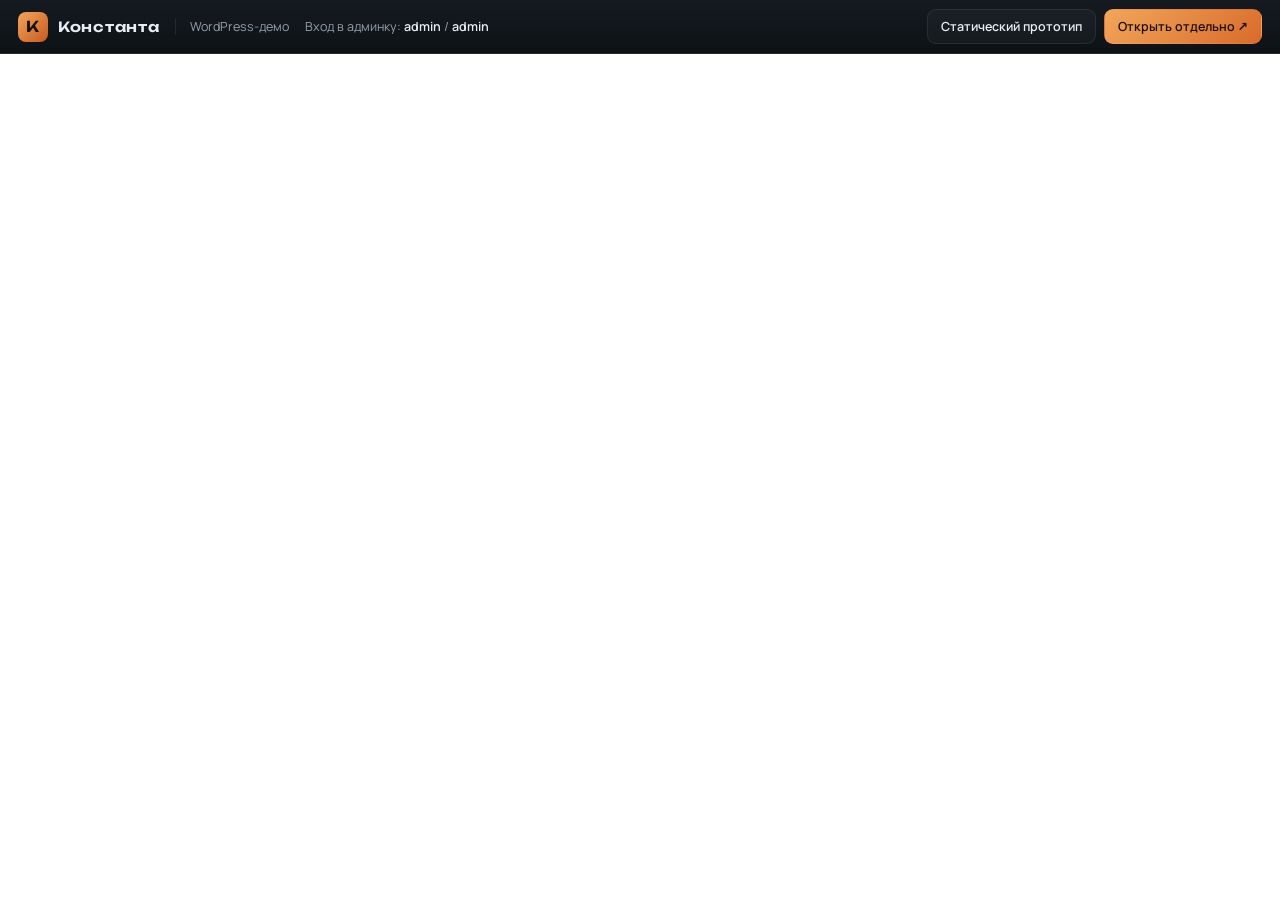
==== commit aea95e3a: "Add WordPress demo via Playground, keep static prototype" ====
--- a/index.html
+++ b/index.html
@@ -3,725 +3,276 @@
 <head>
   <meta charset="UTF-8">
   <meta name="viewport" content="width=device-width, initial-scale=1.0">
-  <title>Константа — скупка кабеля, металлопроката и промышленного оборудования 24/7</title>
-  <meta name="description" content="Скупка кабеля, провода, запорной арматуры, электрики, электродвигателей, насосов и металлопроката. Бесплатный вывоз от 300 кг, оценка по фото за 5 минут. Работаем по всей России, 24/7.">
+  <title>Константа — WordPress-демо</title>
+  <meta name="description" content="Демонстрационный стенд WordPress-сайта «Константа»: скупка кабеля, провода, арматуры, электрики и металлопроката.">
   <meta name="theme-color" content="#0B0E11">
-  <meta property="og:title" content="Константа — скупка кабеля, провода и оборудования 24/7">
-  <meta property="og:description" content="Приём, демонтаж и бесплатный вывоз кабеля, арматуры, электрики, двигателей, насосов и металлопроката. Оценка по фото за 5 минут.">
-  <meta property="og:type" content="website">
-  <meta property="og:image" content="assets/img/hero.jpg">
   <link rel="icon" href="assets/img/favicon.svg" type="image/svg+xml">
   <link rel="preconnect" href="https://fonts.googleapis.com">
   <link rel="preconnect" href="https://fonts.gstatic.com" crossorigin>
   <link href="https://fonts.googleapis.com/css2?family=Manrope:wght@400;500;600;700;800&family=Unbounded:wght@400;500;600&display=swap" rel="stylesheet">
-  <link rel="stylesheet" href="assets/css/style.css">
+  <style>
+    :root {
+      --bg: #0B0E11;
+      --panel: #12171C;
+      --line: rgba(255, 255, 255, .08);
+      --text: #E9EDF1;
+      --muted: #93A0AC;
+      --accent: #E07B39;
+      --accent-2: #F2A65A;
+    }
+
+    * { box-sizing: border-box; }
+
+    html, body {
+      margin: 0;
+      height: 100%;
+    }
+
+    body {
+      display: grid;
+      grid-template-rows: auto 1fr;
+      height: 100dvh;
+      overflow: hidden;
+      color: var(--text);
+      background: var(--bg);
+      font-family: Manrope, "Segoe UI", system-ui, sans-serif;
+    }
+
+    .bar {
+      display: flex;
+      align-items: center;
+      gap: 16px;
+      min-height: 54px;
+      padding: 8px 18px;
+      background: linear-gradient(180deg, #141A20, #0E1216);
+      border-bottom: 1px solid var(--line);
+      z-index: 3;
+    }
+
+    .brand {
+      display: flex;
+      align-items: center;
+      gap: 10px;
+      color: inherit;
+      text-decoration: none;
+      font-family: Unbounded, Manrope, sans-serif;
+      font-size: 14px;
+      font-weight: 600;
+      letter-spacing: .05em;
+      white-space: nowrap;
+    }
+
+    .mark {
+      display: grid;
+      place-items: center;
+      width: 30px;
+      height: 30px;
+      border-radius: 8px;
+      background: linear-gradient(135deg, var(--accent-2), #C85A1E);
+      color: #14100C;
+      font-family: Unbounded, sans-serif;
+      font-size: 15px;
+      font-weight: 600;
+      line-height: 1;
+    }
+
+    .tag {
+      padding-left: 14px;
+      border-left: 1px solid var(--line);
+      color: var(--muted);
+      font-size: 12.5px;
+      white-space: nowrap;
+    }
+
+    .hint {
+      color: var(--muted);
+      font-size: 12.5px;
+      white-space: nowrap;
+    }
+
+    .hint b {
+      color: var(--text);
+      font-weight: 600;
+    }
+
+    .links {
+      display: flex;
+      align-items: center;
+      gap: 8px;
+      margin-left: auto;
+      flex-wrap: wrap;
+    }
+
+    .btn {
+      display: inline-flex;
+      align-items: center;
+      gap: 6px;
+      padding: 8px 13px;
+      border: 1px solid var(--line);
+      border-radius: 9px;
+      color: var(--text);
+      background: rgba(255, 255, 255, .03);
+      font: inherit;
+      font-size: 12.5px;
+      font-weight: 600;
+      text-decoration: none;
+      white-space: nowrap;
+      transition: border-color .2s, background .2s, color .2s;
+    }
+
+    .btn:hover {
+      border-color: rgba(224, 123, 57, .55);
+      background: rgba(224, 123, 57, .1);
+    }
+
+    .btn--accent {
+      border-color: transparent;
+      background: linear-gradient(135deg, var(--accent-2), #D96B2B);
+      color: #17110C;
+    }
+
+    .btn--accent:hover {
+      background: linear-gradient(135deg, #FFB46F, #E07B39);
+      color: #17110C;
+    }
+
+    .frame {
+      position: relative;
+      min-height: 0;
+      background: var(--bg);
+    }
+
+    .frame iframe {
+      position: absolute;
+      inset: 0;
+      width: 100%;
+      height: 100%;
+      border: 0;
+      background: #fff;
+    }
+
+    .loader {
+      position: absolute;
+      inset: 0;
+      display: grid;
+      place-content: center;
+      justify-items: center;
+      gap: 16px;
+      padding: 24px;
+      text-align: center;
+      background:
+        radial-gradient(600px 300px at 50% 30%, rgba(224, 123, 57, .12), transparent 70%),
+        var(--bg);
+      z-index: 2;
+      transition: opacity .35s ease, visibility .35s ease;
+    }
+
+    .loader.is-hidden {
+      opacity: 0;
+      visibility: hidden;
+      pointer-events: none;
+    }
+
+    .spinner {
+      width: 42px;
+      height: 42px;
+      border: 3px solid rgba(255, 255, 255, .12);
+      border-top-color: var(--accent-2);
+      border-radius: 50%;
+      animation: spin .9s linear infinite;
+    }
+
+    .loader strong {
+      font-family: Unbounded, Manrope, sans-serif;
+      font-size: 15px;
+      font-weight: 500;
+    }
+
+    .loader span {
+      max-width: 420px;
+      color: var(--muted);
+      font-size: 13px;
+      line-height: 1.55;
+    }
+
+    @keyframes spin {
+      to { transform: rotate(360deg); }
+    }
+
+    @media (max-width: 860px) {
+      .tag, .hint { display: none; }
+    }
+
+    @media (max-width: 560px) {
+      .bar {
+        flex-wrap: wrap;
+        gap: 8px 12px;
+        padding: 10px 14px;
+      }
+
+      .links {
+        width: 100%;
+        margin-left: 0;
+      }
+
+      .links .btn {
+        flex: 1;
+        justify-content: center;
+      }
+    }
+  </style>
 </head>
 <body>
-
-  <svg xmlns="http://www.w3.org/2000/svg" class="svg-sprite" aria-hidden="true">
-    <defs>
-      <linearGradient id="logoGrad" x1="0" y1="0" x2="1" y2="1">
-        <stop offset="0" stop-color="#F2A65A"/>
-        <stop offset="1" stop-color="#D96B2B"/>
-      </linearGradient>
-    </defs>
-    <symbol id="i-phone" viewBox="0 0 24 24">
-      <path d="M22 16.92v3a2 2 0 0 1-2.18 2 19.79 19.79 0 0 1-8.63-3.07 19.5 19.5 0 0 1-6-6A19.79 19.79 0 0 1 2.12 4.18 2 2 0 0 1 4.11 2h3a2 2 0 0 1 2 1.72c.12.9.33 1.78.62 2.63a2 2 0 0 1-.45 2.11L8.09 9.91a16 16 0 0 0 6 6l1.45-1.18a2 2 0 0 1 2.11-.45c.85.29 1.73.5 2.63.62A2 2 0 0 1 22 16.92z"/>
-    </symbol>
-    <symbol id="i-telegram" viewBox="0 0 24 24">
-      <path d="M21.7 3.3 2.9 10.6c-1 .4-1 1.8.1 2.1l4.7 1.4 1.8 5.4c.3.9 1.4 1.1 2 .4l2.5-2.8 4.7 3.4c.7.5 1.7.1 1.9-.7l3-14.2c.2-1-.8-1.8-1.7-1.4Z" fill="currentColor" stroke="none"/>
-    </symbol>
-    <symbol id="i-max" viewBox="0 0 102 100">
-      <path fill="currentColor" stroke="none" fill-rule="evenodd" clip-rule="evenodd" d="M50.76 0c27.53 0 49.12 22.34 49.12 49.89S77.61 99.23 51.02 99.23c-9.43 0-14.01-1.33-21.37-6.54-.5-.36-1.2-.26-1.63.19-5.66 6.04-20.17 10.28-20.83 2.03C7.19 80.53 0 71.18 0 49.61 0 21.3 23.22 0 50.76 0m.77 24.55c-13.07-.68-23.26 8.39-25.51 22.58-1.86 11.75 1.44 26.07 4.26 26.8 1.2.3 4.08-1.9 6.18-3.88.4-.37.99-.44 1.45-.15 3.27 2 6.97 3.5 11.05 3.71 13.42.7 25.3-9.8 26-23.21.71-13.42-10.01-25.14-23.43-25.85"/>
-    </symbol>
-    <symbol id="i-arrow" viewBox="0 0 24 24">
-      <path d="M5 12h14M13 6l6 6-6 6"/>
-    </symbol>
-    <symbol id="i-check" viewBox="0 0 24 24">
-      <path d="M20 6 9 17l-5-5"/>
-    </symbol>
-    <symbol id="i-clock" viewBox="0 0 24 24">
-      <circle cx="12" cy="12" r="9"/><path d="M12 7v5l3 2"/>
-    </symbol>
-    <symbol id="i-truck" viewBox="0 0 24 24">
-      <path d="M1 5h14v11H1zM15 9h4l3 3v4h-7V9z"/><circle cx="5.5" cy="18.5" r="2"/><circle cx="18.5" cy="18.5" r="2"/>
-    </symbol>
-    <symbol id="i-scale" viewBox="0 0 24 24">
-      <path d="M12 3v18M5 7h14M7 7l-3 7a3 3 0 0 0 6 0L7 7zM17 7l-3 7a3 3 0 0 0 6 0l-3-7zM8 21h8"/>
-    </symbol>
-    <symbol id="i-doc" viewBox="0 0 24 24">
-      <path d="M14 2H6a2 2 0 0 0-2 2v16a2 2 0 0 0 2 2h12a2 2 0 0 0 2-2V8z"/><path d="M14 2v6h6M8 13h8M8 17h5"/>
-    </symbol>
-    <symbol id="i-shield" viewBox="0 0 24 24">
-      <path d="M12 22s8-4 8-10V5l-8-3-8 3v7c0 6 8 10 8 10z"/><path d="m9 12 2 2 4-4"/>
-    </symbol>
-    <symbol id="i-wallet" viewBox="0 0 24 24">
-      <rect x="3" y="6" width="18" height="14" rx="2"/><path d="M3 10h18M16 14h2"/>
-    </symbol>
-    <symbol id="i-users" viewBox="0 0 24 24">
-      <path d="M17 21v-2a4 4 0 0 0-4-4H5a4 4 0 0 0-4 4v2"/><circle cx="9" cy="7" r="4"/><path d="M23 21v-2a4 4 0 0 0-3-3.87M16 3.13a4 4 0 0 1 0 7.75"/>
-    </symbol>
-    <symbol id="i-plus" viewBox="0 0 24 24">
-      <path d="M12 5v14M5 12h14"/>
-    </symbol>
-    <symbol id="i-close" viewBox="0 0 24 24">
-      <path d="M18 6 6 18M6 6l12 12"/>
-    </symbol>
-    <symbol id="i-map" viewBox="0 0 24 24">
-      <path d="M21 10c0 7-9 12-9 12S3 17 3 10a9 9 0 0 1 18 0z"/><circle cx="12" cy="10" r="3"/>
-    </symbol>
-    <symbol id="i-mail" viewBox="0 0 24 24">
-      <rect x="3" y="5" width="18" height="14" rx="2"/><path d="m3 7 9 6 9-6"/>
-    </symbol>
-    <symbol id="i-upload" viewBox="0 0 24 24">
-      <path d="M21 15v4a2 2 0 0 1-2 2H5a2 2 0 0 1-2-2v-4"/><path d="M17 8l-5-5-5 5M12 3v12"/>
-    </symbol>
-    <symbol id="i-search" viewBox="0 0 24 24">
-      <circle cx="11" cy="11" r="7"/><path d="m20 20-3.5-3.5"/>
-    </symbol>
-    <symbol id="i-box" viewBox="0 0 24 24">
-      <path d="M21 8 12 3 3 8v8l9 5 9-5V8z"/><path d="m3 8 9 5 9-5M12 13v8"/>
-    </symbol>
-  </svg>
-
-  <header class="site-header" id="header">
-    <div class="container header__inner">
-      <a class="logo" href="#top" aria-label="Константа — на главную">
-        <svg class="logo__mark" viewBox="0 0 40 40" aria-hidden="true">
-          <rect width="40" height="40" rx="12" fill="url(#logoGrad)"/>
-          <path d="M13 11h5v6.6L24.4 11H30l-7.5 8.6L30.4 29h-6.3l-6.1-7.4V29h-5z" fill="#0B0E11"/>
-        </svg>
-        <span class="logo__text">
-          <strong>Константа</strong>
-          <small>промышленная скупка</small>
-        </span>
-      </a>
-
-      <nav class="nav" id="nav" aria-label="Основная навигация">
-        <a class="nav__link" href="#materials">Что скупаем</a>
-        <a class="nav__link" href="#how">Как работает</a>
-        <a class="nav__link" href="#about">О компании</a>
-        <a class="nav__link" href="#contacts">Контакты</a>
-      </nav>
-
-      <div class="header__actions">
-        <a class="header__phone" href="tel:+79056222122">
-          <svg class="icon" aria-hidden="true"><use href="#i-phone"/></svg>
-          <span>+7 905 622-21-22</span>
-        </a>
-        <a class="btn btn--accent btn--sm header__cta" href="#calc">Узнать цену</a>
-        <button class="burger" id="burger" type="button" aria-label="Открыть меню" aria-expanded="false" aria-controls="nav">
-          <span></span><span></span><span></span>
-        </button>
-      </div>
+  <header class="bar">
+    <a class="brand" href="./" aria-label="Константа — WordPress-демо">
+      <span class="mark" aria-hidden="true">К</span>
+      <span>Константа</span>
+    </a>
+    <span class="tag">WordPress-демо</span>
+    <span class="hint">Вход в админку: <b>admin</b> / <b>admin</b></span>
+    <nav class="links" aria-label="Действия">
+      <a class="btn" href="prototype.html">Статический прототип</a>
+      <a class="btn btn--accent" id="open-external" href="https://playground.wordpress.net/?blueprint-url=https%3A%2F%2Fzhibinov.github.io%2Fskupka-demo%2Fwp%2Fblueprint.json" target="_blank" rel="noopener">Открыть отдельно ↗</a>
+    </nav>
+  </header>
+
+  <main class="frame">
+    <div class="loader" id="loader">
+      <div class="spinner" aria-hidden="true"></div>
+      <strong>Запускаем WordPress</strong>
+      <span>Первый запуск может занять до 1–2 минут: браузер загружает WordPress и демо-контент. Дальше сайт работает быстрее.</span>
     </div>
-  </header>
-
-  <main>
-    <section class="hero" id="top">
-      <div class="hero__bg" aria-hidden="true"></div>
-      <div class="container hero__inner">
-        <div class="hero__content reveal">
-          <div class="hero__eyebrow"><span class="dot"></span> Вся Россия · 24/7</div>
-          <h1 class="hero__title">Вывоз и приём <span>кабеля</span>, провода и оборудования</h1>
-          <p class="hero__lead">Быстрая оценка и расчёт объёма для частных лиц и предприятий. Или вышлите фото нам в удобный мессенджер. Константа — промышленная скупка.</p>
-          <div class="hero__actions">
-            <a class="btn btn--accent btn--lg" href="#calc">Узнать цену <svg class="icon" aria-hidden="true"><use href="#i-arrow"/></svg></a>
-            <a class="btn btn--ghost btn--lg" href="https://t.me/+79056222122" target="_blank" rel="noopener">
-              <svg class="icon icon--fill" aria-hidden="true"><use href="#i-telegram"/></svg> Написать в Telegram
-            </a>
-          </div>
-          <ul class="hero__trust">
-            <li><svg class="icon" aria-hidden="true"><use href="#i-check"/></svg> Вывозим бесплатно от 300 кг</li>
-            <li><svg class="icon" aria-hidden="true"><use href="#i-check"/></svg> Бесплатный демонтаж</li>
-            <li><svg class="icon" aria-hidden="true"><use href="#i-check"/></svg> Честные весы</li>
-            <li><svg class="icon" aria-hidden="true"><use href="#i-check"/></svg> Выгодные условия</li>
-          </ul>
-        </div>
-      </div>
-
-      <div class="container">
-        <dl class="hero__stats">
-          <div><dt>20 лет</dt><dd>на рынке</dd></div>
-          <div><dt>650+</dt><dd>постоянных клиентов</dd></div>
-          <div><dt>453 т</dt><dd>перерабатываем в месяц</dd></div>
-          <div><dt>&gt;12 ч</dt><dd>обработка заказа</dd></div>
-        </dl>
-      </div>
-    </section>
-
-    <div class="marquee" aria-hidden="true">
-      <div class="marquee__track">
-        <span>Кабель</span><span>Провод</span><span>Запорная арматура</span><span>Задвижки</span><span>Вентиля</span><span>Клапана</span><span>Электрика</span><span>Электродвигатели</span><span>Насосы</span><span>Труба</span><span>Швеллер</span><span>Уголок</span>
-        <span>Кабель</span><span>Провод</span><span>Запорная арматура</span><span>Задвижки</span><span>Вентиля</span><span>Клапана</span><span>Электрика</span><span>Электродвигатели</span><span>Насосы</span><span>Труба</span><span>Швеллер</span><span>Уголок</span>
-      </div>
-    </div>
-
-    <section class="section" id="materials">
-      <div class="container">
-        <div class="section-head reveal">
-          <span class="eyebrow">Что мы скупаем</span>
-          <h2>Приём кабеля, провода и промышленного оборудования</h2>
-          <p>Константа ведёт приём, вывоз и демонтаж промышленной продукции разных видов. 12 категорий — от кабеля и арматуры до металлопроката. Оцениваем состояние, объём и комплектность.</p>
-        </div>
-
-        <div class="filters reveal" role="group" aria-label="Фильтр категорий">
-          <button class="filter is-active" type="button" data-filter="all" aria-pressed="true">Все</button>
-          <button class="filter" type="button" data-filter="cable" aria-pressed="false">Кабель и провод</button>
-          <button class="filter" type="button" data-filter="valve" aria-pressed="false">Арматура</button>
-          <button class="filter" type="button" data-filter="electric" aria-pressed="false">Электрика</button>
-          <button class="filter" type="button" data-filter="metal" aria-pressed="false">Металлопрокат</button>
-        </div>
-
-        <div class="materials-grid" id="materialsGrid">
-          <article class="material-card reveal" data-cat="cable">
-            <div class="material-card__media">
-              <img src="assets/img/materials/01_kabel.jpg" alt="Кабель" loading="lazy" width="400" height="400">
-              <span class="material-card__tag">01</span>
-            </div>
-            <div class="material-card__body">
-              <h3>Кабель</h3>
-              <p>Силовой, контрольный, в изоляции и без, новые остатки и б/у.</p>
-              <a class="material-card__link" href="#calc">Оценить <svg class="icon" aria-hidden="true"><use href="#i-arrow"/></svg></a>
-            </div>
-          </article>
-
-          <article class="material-card reveal" data-cat="valve">
-            <div class="material-card__media">
-              <img src="assets/img/materials/02_zapornaya_armatura.jpg" alt="Запорная арматура" loading="lazy" width="400" height="400">
-              <span class="material-card__tag">02</span>
-            </div>
-            <div class="material-card__body">
-              <h3>Запорная арматура</h3>
-              <p>Краны, затворы, фитинги, фланцы — новые и б/у.</p>
-              <a class="material-card__link" href="#calc">Оценить <svg class="icon" aria-hidden="true"><use href="#i-arrow"/></svg></a>
-            </div>
-          </article>
-
-          <article class="material-card reveal" data-cat="cable">
-            <div class="material-card__media">
-              <img src="assets/img/materials/03_provod.jpg" alt="Провод" loading="lazy" width="400" height="400">
-              <span class="material-card__tag">03</span>
-            </div>
-            <div class="material-card__body">
-              <h3>Провод</h3>
-              <p>СИП, сварочный, монтажный, силовой, остатки бухт.</p>
-              <a class="material-card__link" href="#calc">Оценить <svg class="icon" aria-hidden="true"><use href="#i-arrow"/></svg></a>
-            </div>
-          </article>
-
-          <article class="material-card reveal" data-cat="electric">
-            <div class="material-card__media">
-              <img src="assets/img/materials/04_electrika.jpg" alt="Электрика" loading="lazy" width="400" height="400">
-              <span class="material-card__tag">04</span>
-            </div>
-            <div class="material-card__body">
-              <h3>Электрика</h3>
-              <p>Щиты, автоматы, счётчики, контакторы, розетки.</p>
-              <a class="material-card__link" href="#calc">Оценить <svg class="icon" aria-hidden="true"><use href="#i-arrow"/></svg></a>
-            </div>
-          </article>
-
-          <article class="material-card reveal" data-cat="valve">
-            <div class="material-card__media">
-              <img src="assets/img/materials/05_zadvizhki.jpg" alt="Задвижки" loading="lazy" width="400" height="400">
-              <span class="material-card__tag">05</span>
-            </div>
-            <div class="material-card__body">
-              <h3>Задвижки</h3>
-              <p>Фланцевые и под приварку, новые и б/у.</p>
-              <a class="material-card__link" href="#calc">Оценить <svg class="icon" aria-hidden="true"><use href="#i-arrow"/></svg></a>
-            </div>
-          </article>
-
-          <article class="material-card reveal" data-cat="valve">
-            <div class="material-card__media">
-              <img src="assets/img/materials/06_ventili.jpg" alt="Вентиля" loading="lazy" width="400" height="400">
-              <span class="material-card__tag">06</span>
-            </div>
-            <div class="material-card__body">
-              <h3>Вентиля</h3>
-              <p>Клиновые, дисковые, поворотные, с ручным и электроприводом.</p>
-              <a class="material-card__link" href="#calc">Оценить <svg class="icon" aria-hidden="true"><use href="#i-arrow"/></svg></a>
-            </div>
-          </article>
-
-          <article class="material-card reveal" data-cat="valve">
-            <div class="material-card__media">
-              <img src="assets/img/materials/07_klapany.jpg" alt="Клапана" loading="lazy" width="400" height="400">
-              <span class="material-card__tag">07</span>
-            </div>
-            <div class="material-card__body">
-              <h3>Клапана</h3>
-              <p>Обратные, предохранительные, регулирующие, запорные.</p>
-              <a class="material-card__link" href="#calc">Оценить <svg class="icon" aria-hidden="true"><use href="#i-arrow"/></svg></a>
-            </div>
-          </article>
-
-          <article class="material-card reveal" data-cat="electric">
-            <div class="material-card__media">
-              <img src="assets/img/materials/08_elektrodvigateli.jpg" alt="Электродвигатели" loading="lazy" width="400" height="400">
-              <span class="material-card__tag">08</span>
-            </div>
-            <div class="material-card__body">
-              <h3>Электродвигатели</h3>
-              <p>Асинхронные, генераторы, редукторы, мотор-редукторы.</p>
-              <a class="material-card__link" href="#calc">Оценить <svg class="icon" aria-hidden="true"><use href="#i-arrow"/></svg></a>
-            </div>
-          </article>
-
-          <article class="material-card reveal" data-cat="electric">
-            <div class="material-card__media">
-              <img src="assets/img/materials/09_nasosy.jpg" alt="Насосы" loading="lazy" width="400" height="400">
-              <span class="material-card__tag">09</span>
-            </div>
-            <div class="material-card__body">
-              <h3>Насосы</h3>
-              <p>Центробежные, погружные, промышленные, с электродвигателем.</p>
-              <a class="material-card__link" href="#calc">Оценить <svg class="icon" aria-hidden="true"><use href="#i-arrow"/></svg></a>
-            </div>
-          </article>
-
-          <article class="material-card reveal" data-cat="metal">
-            <div class="material-card__media">
-              <img src="assets/img/materials/10_metalloprokat_truba.jpg" alt="Труба" loading="lazy" width="400" height="400">
-              <span class="material-card__tag">10</span>
-            </div>
-            <div class="material-card__body">
-              <h3>Труба</h3>
-              <p>Бесшовная, сварная, профильная, любые диаметры и длины.</p>
-              <a class="material-card__link" href="#calc">Оценить <svg class="icon" aria-hidden="true"><use href="#i-arrow"/></svg></a>
-            </div>
-          </article>
-
-          <article class="material-card reveal" data-cat="metal">
-            <div class="material-card__media">
-              <img src="assets/img/materials/11_metalloprokat_shveller.jpg" alt="Швеллер" loading="lazy" width="400" height="400">
-              <span class="material-card__tag">11</span>
-            </div>
-            <div class="material-card__body">
-              <h3>Швеллер</h3>
-              <p>Горячекатаный и гнутый, любые размеры и длины.</p>
-              <a class="material-card__link" href="#calc">Оценить <svg class="icon" aria-hidden="true"><use href="#i-arrow"/></svg></a>
-            </div>
-          </article>
-
-          <article class="material-card reveal" data-cat="metal">
-            <div class="material-card__media">
-              <img src="assets/img/materials/12_metalloprokat_ugolok.jpg" alt="Уголок" loading="lazy" width="400" height="400">
-              <span class="material-card__tag">12</span>
-            </div>
-            <div class="material-card__body">
-              <h3>Уголок</h3>
-              <p>Равнополочный и неравнополочный, любые размеры.</p>
-              <a class="material-card__link" href="#calc">Оценить <svg class="icon" aria-hidden="true"><use href="#i-arrow"/></svg></a>
-            </div>
-          </article>
-        </div>
-
-        <p class="materials-note reveal">Не нашли свою позицию? <a href="#calc">Напишите нам</a> — оценим индивидуально.</p>
-      </div>
-    </section>
-
-    <section class="section" id="how">
-      <div class="container">
-        <div class="section-head reveal">
-          <span class="eyebrow">Как это работает</span>
-          <h2>Четыре шага до денег на руках</h2>
-          <p>Без посредников и лишних звонков. Оцениваем быстро, вывозим бесплатно, платим сразу.</p>
-        </div>
-
-        <ol class="steps">
-          <li class="step reveal">
-            <span class="step__num">01</span>
-            <div class="step__icon"><svg class="icon" aria-hidden="true"><use href="#i-upload"/></svg></div>
-            <h3>Пришлите фото</h3>
-            <p>В Telegram, MAX или через форму. Достаточно пары кадров и примерного объёма.</p>
-          </li>
-          <li class="step reveal">
-            <span class="step__num">02</span>
-            <div class="step__icon"><svg class="icon" aria-hidden="true"><use href="#i-search"/></svg></div>
-            <h3>Оценим за 5 минут</h3>
-            <p>Назовём цену, объём и предложим удобное время вывоза.</p>
-          </li>
-          <li class="step reveal">
-            <span class="step__num">03</span>
-            <div class="step__icon"><svg class="icon" aria-hidden="true"><use href="#i-truck"/></svg></div>
-            <h3>Приедем и взвесим</h3>
-            <p>Бесплатный вывоз от 300 кг. Погрузку и демонтаж берём на себя.</p>
-          </li>
-          <li class="step reveal">
-            <span class="step__num">04</span>
-            <div class="step__icon"><svg class="icon" aria-hidden="true"><use href="#i-wallet"/></svg></div>
-            <h3>Получите деньги</h3>
-            <p>Наличными или на карту сразу на месте. Для юрлиц — полный пакет документов.</p>
-          </li>
-        </ol>
-      </div>
-    </section>
-
-    <section class="section section--cream">
-      <div class="container">
-        <div class="section-head reveal">
-          <span class="eyebrow">Почему мы</span>
-          <h2>Почему именно мы?</h2>
-          <p>Мы за долгосрочное сотрудничество, поэтому предлагаем выгодные условия. Вывозим от 300 кг.</p>
-        </div>
-
-        <div class="features">
-          <article class="feature reveal">
-            <div class="feature__icon"><svg class="icon" aria-hidden="true"><use href="#i-truck"/></svg></div>
-            <h3>Бесплатный вывоз</h3>
-            <p>От 300 кг. Своя техника, грузчики и манипулятор.</p>
-          </article>
-          <article class="feature reveal">
-            <div class="feature__icon"><svg class="icon" aria-hidden="true"><use href="#i-scale"/></svg></div>
-            <h3>Честные весы</h3>
-            <p>Прозрачный расчёт на месте. Показываем вес и итоговый расчёт до оплаты.</p>
-          </article>
-          <article class="feature reveal">
-            <div class="feature__icon"><svg class="icon" aria-hidden="true"><use href="#i-clock"/></svg></div>
-            <h3>24/7 без выходных</h3>
-            <p>Принимаем заявки круглосуточно. Выезд — в течение нескольких часов.</p>
-          </article>
-          <article class="feature reveal">
-            <div class="feature__icon"><svg class="icon" aria-hidden="true"><use href="#i-shield"/></svg></div>
-            <h3>Документы и гарантии</h3>
-            <p>Договор, акт, чеки. Работаем с НДС и без, с юрлицами и физлицами.</p>
-          </article>
-          <article class="feature reveal">
-            <div class="feature__icon"><svg class="icon" aria-hidden="true"><use href="#i-wallet"/></svg></div>
-            <h3>Деньги сразу</h3>
-            <p>Наличные, карта. Не нужно ждать денег несколько дней.</p>
-          </article>
-          <article class="feature reveal">
-            <div class="feature__icon"><svg class="icon" aria-hidden="true"><use href="#i-users"/></svg></div>
-            <h3>Любые объёмы</h3>
-            <p>Бюджет не ограничен, работаем с любым объёмом по всей России.</p>
-          </article>
-        </div>
-      </div>
-    </section>
-
-    <section class="section" id="about">
-      <div class="container about">
-        <div class="about__media reveal">
-          <img class="about__img" src="assets/img/about.jpg" alt="Погрузчик вывозит продукцию с площадки" loading="lazy" width="1536" height="1024">
-          <div class="about__badge"><strong>с 2005</strong><span>года на рынке</span></div>
-        </div>
-
-        <div class="about__content reveal" data-delay="120">
-          <span class="eyebrow">О компании</span>
-          <h2>Константа — вывоз и приём промышленных материалов</h2>
-          <p>Основное направление деятельности компании «Константа» — вывоз и приём кабеля, провода, металлопроката, запорной арматуры, электрики и промышленного оборудования. Цель нашей работы — обеспечить максимальное удобство нашим клиентам, быстро и качественно выполнить демонтаж и вывоз продукции с соблюдением всех требований заказчика и норм техники безопасности.</p>
-          <p>Предоставляем все необходимые документы. Для оптовых клиентов имеются особо выгодные индивидуальные предложения.</p>
-          <ul class="about__list">
-            <li><svg class="icon" aria-hidden="true"><use href="#i-check"/></svg> Собственная техника и грузчики</li>
-            <li><svg class="icon" aria-hidden="true"><use href="#i-check"/></svg> Демонтаж и вывоз под ключ</li>
-            <li><svg class="icon" aria-hidden="true"><use href="#i-check"/></svg> Прозрачный расчёт на месте</li>
-          </ul>
-          <a class="btn btn--dark" href="#calc">Получить консультацию <svg class="icon" aria-hidden="true"><use href="#i-arrow"/></svg></a>
-        </div>
-      </div>
-    </section>
-
-    <section class="section section--cream" id="transport">
-      <div class="container">
-        <div class="section-head reveal">
-          <span class="eyebrow">Логистика</span>
-          <h2>Закажите автомобиль на любой объём вашей продукции</h2>
-          <p>Вывезем кабель, провод или оборудование своим транспортом. Погрузку и демонтаж обсудим заранее.</p>
-        </div>
-
-        <div class="transport-grid">
-          <article class="vehicle-card reveal">
-            <div class="vehicle-card__media">
-              <img src="assets/img/transport-gazelle.jpg" alt="Газель для вывоза продукции" loading="lazy" width="640" height="640">
-              <span class="vehicle-card__tag">до 5 тонн</span>
-            </div>
-            <div class="vehicle-card__body">
-              <h3>Автомобиль Газель</h3>
-              <p>Для небольших партий и срочного вывоза.</p>
-              <ul>
-                <li>Вывоз: бесплатно</li>
-                <li>Погрузка: обговаривается</li>
-                <li>Выезд в день обращения</li>
-              </ul>
-              <a class="btn btn--dark btn--full" href="#calc">Заказать авто <svg class="icon" aria-hidden="true"><use href="#i-arrow"/></svg></a>
-            </div>
-          </article>
-
-          <article class="vehicle-card reveal" data-delay="120">
-            <div class="vehicle-card__media">
-              <img src="assets/img/transport-lomovoz.jpg" alt="Грузовик с манипулятором" loading="lazy" width="640" height="640">
-              <span class="vehicle-card__tag">до 12 тонн</span>
-            </div>
-            <div class="vehicle-card__body">
-              <h3>Грузовик с манипулятором</h3>
-              <p>Для крупных объектов и тяжёлого оборудования.</p>
-              <ul>
-                <li>Вывоз: бесплатно</li>
-                <li>Длина кузова 6 метров</li>
-                <li>Погрузка: обговаривается</li>
-              </ul>
-              <a class="btn btn--dark btn--full" href="#calc">Заказать авто <svg class="icon" aria-hidden="true"><use href="#i-arrow"/></svg></a>
-            </div>
-          </article>
-
-          <article class="vehicle-card reveal" data-delay="240">
-            <div class="vehicle-card__media">
-              <img src="assets/img/transport-dlinnomer.jpg" alt="Длинномер для металлопроката" loading="lazy" width="640" height="640">
-              <span class="vehicle-card__tag">до 20 тонн</span>
-            </div>
-            <div class="vehicle-card__body">
-              <h3>Длинномер</h3>
-              <p>Для труб, швеллера, уголка и больших объёмов.</p>
-              <ul>
-                <li>Вывоз: бесплатно</li>
-                <li>Погрузка: обговаривается</li>
-                <li>Межрегиональные перевозки</li>
-              </ul>
-              <a class="btn btn--dark btn--full" href="#calc">Заказать авто <svg class="icon" aria-hidden="true"><use href="#i-arrow"/></svg></a>
-            </div>
-          </article>
-        </div>
-      </div>
-    </section>
-
-    <section class="section section--dark" id="gallery">
-      <div class="container">
-        <div class="section-head section-head--light reveal">
-          <span class="eyebrow">Наши работы</span>
-          <h2>Фото последних скупок</h2>
-          <p>Кабель, провод, оборудование и арматура — реальные партии, которые мы уже вывезли.</p>
-        </div>
-
-        <div class="gallery-slider reveal" id="gallerySlider">
-          <div class="gallery-slider__viewport" id="galleryViewport" tabindex="0" aria-label="Галерея фотографий последних скупок">
-            <div class="gallery-slider__track" id="galleryTrack"></div>
-          </div>
-          <div class="gallery-slider__controls">
-            <button class="gallery-slider__arrow" id="galleryPrev" type="button" aria-label="Предыдущее фото"><svg class="icon" aria-hidden="true"><use href="#i-arrow"/></svg></button>
-            <span class="gallery-slider__counter"><strong id="galleryCurrent">01</strong> / <span id="galleryTotal">00</span></span>
-            <button class="gallery-slider__arrow gallery-slider__arrow--next" id="galleryNext" type="button" aria-label="Следующее фото"><svg class="icon" aria-hidden="true"><use href="#i-arrow"/></svg></button>
-          </div>
-        </div>
-      </div>
-    </section>
-
-    <section class="section section--dark" id="calc">
-      <div class="container calc">
-        <div class="calc__content reveal">
-          <span class="eyebrow">Расчёт стоимости</span>
-          <h2>Рассчитаем стоимость</h2>
-          <p>Оставьте заявку на расчёт стоимости, и вы убедитесь, что мы покупаем материалы на выгодных условиях.</p>
-
-          <ul class="calc__contacts">
-            <li>
-              <svg class="icon" aria-hidden="true"><use href="#i-phone"/></svg>
-              <div><span>Телефон</span><a href="tel:+79056222122">+7 905 622-21-22</a></div>
-            </li>
-            <li>
-              <svg class="icon icon--fill" aria-hidden="true"><use href="#i-telegram"/></svg>
-              <div><span>Telegram</span><a href="https://t.me/+79056222122" target="_blank" rel="noopener">Написать в Telegram</a></div>
-            </li>
-            <li>
-              <svg class="icon" aria-hidden="true"><use href="#i-max"/></svg>
-              <div><span>MAX</span><a href="https://max.ru/u/f9LHodD0cOJMlTKvxi_rbC6VbO87elEfIggZckKfSeAaSG1NAwWXDLCsMxg" target="_blank" rel="noopener">Написать в MAX</a></div>
-            </li>
-            <li>
-              <svg class="icon" aria-hidden="true"><use href="#i-mail"/></svg>
-              <div><span>Email</span><a href="mailto:std.lebedev@yandex.ru">std.lebedev@yandex.ru</a></div>
-            </li>
-            <li>
-              <svg class="icon" aria-hidden="true"><use href="#i-map"/></svg>
-              <div><span>Адрес</span><a href="https://yandex.ru/maps/?text=Москва%2C%20Ленинградское%20шоссе%2C%20д.%2017%2C%20стр.%201" target="_blank" rel="noopener">Москва, Ленинградское шоссе, д. 17, стр. 1</a></div>
-            </li>
-            <li>
-              <svg class="icon" aria-hidden="true"><use href="#i-clock"/></svg>
-              <div><span>Режим работы</span><strong>Вся Россия · ежедневно, 24/7</strong></div>
-            </li>
-          </ul>
-        </div>
-
-        <div class="calc__form-wrap reveal" data-delay="120">
-          <form class="calc-form" id="calcForm" novalidate>
-            <div class="calc-form__row">
-              <label class="field"><span>Имя</span><input type="text" name="name" placeholder="Как к вам обращаться" autocomplete="name" required></label>
-              <label class="field"><span>Телефон</span><input type="tel" name="phone" placeholder="+7 (___) ___-__-__" autocomplete="tel" inputmode="tel" required></label>
-            </div>
-            <div class="calc-form__row">
-              <label class="field"><span>Категория</span>
-                <select name="category">
-                  <option>Кабель и провод</option>
-                  <option>Металлопрокат</option>
-                  <option>Запорная арматура</option>
-                  <option>Электрика и оборудование</option>
-                  <option>Другое</option>
-                </select>
-              </label>
-              <label class="field"><span>Объём, кг</span><input type="text" name="weight" placeholder="Например, 500 кг" inputmode="numeric"></label>
-            </div>
-            <label class="field"><span>Комментарий</span><textarea name="comment" rows="3" placeholder="Марка, состояние, адрес объекта"></textarea></label>
-            <label class="upload" for="files">
-              <svg class="icon" aria-hidden="true"><use href="#i-upload"/></svg>
-              <span><strong>Прикрепить фото</strong><small id="fileName">JPG, PNG, PDF — до 10 МБ</small></span>
-              <input type="file" id="files" name="files" multiple accept="image/*,.pdf">
-            </label>
-            <label class="checkbox">
-              <input type="checkbox" required>
-              <span>Даю <a href="consent.html" target="_blank" rel="noopener">согласие на обработку персональных данных</a> и принимаю <a href="privacy.html" target="_blank" rel="noopener">политику конфиденциальности</a></span>
-            </label>
-            <button class="btn btn--accent btn--full btn--lg" type="submit">Узнать стоимость <svg class="icon" aria-hidden="true"><use href="#i-arrow"/></svg></button>
-            <p class="calc-form__note">Ответим в течение 5 минут в рабочее время.</p>
-          </form>
-
-          <div class="calc-success" id="calcSuccess" hidden>
-            <div class="calc-success__icon"><svg class="icon" aria-hidden="true"><use href="#i-check"/></svg></div>
-            <h3>Письмо с заявкой готово</h3>
-            <p>Почтовый клиент должен открыться автоматически — отправьте письмо на <a href="mailto:std.lebedev@yandex.ru">std.lebedev@yandex.ru</a>. Если этого не произошло, напишите нам в Telegram или позвоните.</p>
-            <div class="calc-success__actions">
-              <a class="btn btn--accent" href="tel:+79056222122">Позвонить</a>
-              <button class="btn btn--ghost" type="button" id="calcAgain">Отправить ещё</button>
-            </div>
-          </div>
-        </div>
-      </div>
-    </section>
-
-    <section class="section" id="faq">
-      <div class="container faq">
-        <div class="faq__head reveal">
-          <span class="eyebrow">FAQ</span>
-          <h2>Частые вопросы</h2>
-          <p>Не нашли ответ? Напишите в Telegram — ответим быстро.</p>
-          <a class="btn btn--ghost" href="https://t.me/+79056222122" target="_blank" rel="noopener">
-            <svg class="icon icon--fill" aria-hidden="true"><use href="#i-telegram"/></svg> Задать вопрос
-          </a>
-        </div>
-
-        <div class="faq__list reveal" data-delay="120">
-          <details class="faq-item">
-            <summary>С какими лицами вы сотрудничаете?<span class="faq-item__icon" aria-hidden="true"></span></summary>
-            <div class="faq-item__body"><p>Мы постоянно сотрудничаем с компаниями и физическими лицами. Для юрлиц предоставляем договор, акт и закрывающие документы, работаем с НДС и без.</p></div>
-          </details>
-          <details class="faq-item">
-            <summary>Как быть с демонтажем?<span class="faq-item__icon" aria-hidden="true"></span></summary>
-            <div class="faq-item__body"><p>У нас имеются специально обученные люди по демонтажу. Оцениваем объект, согласовываем время и выполняем работы с соблюдением техники безопасности.</p></div>
-          </details>
-          <details class="faq-item">
-            <summary>Какой транспорт используется при логистике?<span class="faq-item__icon" aria-hidden="true"></span></summary>
-            <div class="faq-item__body"><p>Газель до 5 тонн, грузовик с манипулятором до 12 тонн, длинномер до 20 тонн. Подберём машину под вашу партию.</p></div>
-          </details>
-          <details class="faq-item">
-            <summary>Как быстро я могу получить свои деньги?<span class="faq-item__icon" aria-hidden="true"></span></summary>
-            <div class="faq-item__body"><p>После приёма товара расчёт происходит сразу на месте, наличными или безналичным способом.</p></div>
-          </details>
-          <details class="faq-item">
-            <summary>Работаете ли вы по всей России?<span class="faq-item__icon" aria-hidden="true"></span></summary>
-            <div class="faq-item__body"><p>Да, работаем по всей России. Для крупных объектов организуем вывоз и демонтаж в любом регионе.</p></div>
-          </details>
-          <details class="faq-item">
-            <summary>Какие документы вы предоставляете?<span class="faq-item__icon" aria-hidden="true"></span></summary>
-            <div class="faq-item__body"><p>Договор, акт приёма-передачи, чеки об оплате. Для бухгалтерии юрлиц — полный комплект закрывающих документов.</p></div>
-          </details>
-        </div>
-      </div>
-    </section>
-
-    <section class="cta">
-      <div class="container cta__inner reveal">
-        <div>
-          <span class="eyebrow">Скупка 24/7</span>
-          <h2>Сдайте продукцию по самым выгодным условиям</h2>
-          <p>Оставьте заявку, и мы свяжемся с вами в ближайшее время для уточнения информации. Бесплатный вывоз от 300 кг.</p>
-        </div>
-        <div class="cta__actions">
-          <a class="btn btn--accent btn--lg" href="#calc">Оставить заявку <svg class="icon" aria-hidden="true"><use href="#i-arrow"/></svg></a>
-          <a class="btn btn--ghost btn--lg" href="https://t.me/+79056222122" target="_blank" rel="noopener"><svg class="icon icon--fill" aria-hidden="true"><use href="#i-telegram"/></svg> Написать в Telegram</a>
-          <a class="btn btn--ghost btn--lg" href="https://max.ru/u/f9LHodD0cOJMlTKvxi_rbC6VbO87elEfIggZckKfSeAaSG1NAwWXDLCsMxg" target="_blank" rel="noopener"><svg class="icon" aria-hidden="true"><use href="#i-max"/></svg> Написать в MAX</a>
-        </div>
-      </div>
-    </section>
+
+    <iframe
+      id="wp"
+      title="WordPress-сайт «Константа»"
+      src="https://playground.wordpress.net/?blueprint-url=https%3A%2F%2Fzhibinov.github.io%2Fskupka-demo%2Fwp%2Fblueprint.json"
+      allow="clipboard-read; clipboard-write; fullscreen"
+      loading="eager"
+      referrerpolicy="no-referrer-when-downgrade"
+    ></iframe>
   </main>
 
-  <footer class="footer" id="contacts">
-    <div class="container footer__grid">
-      <div class="footer__brand">
-        <a class="logo logo--footer" href="#top" aria-label="Константа — на главную">
-          <svg class="logo__mark" viewBox="0 0 40 40" aria-hidden="true">
-            <rect width="40" height="40" rx="12" fill="url(#logoGrad)"/>
-            <path d="M13 11h5v6.6L24.4 11H30l-7.5 8.6L30.4 29h-6.3l-6.1-7.4V29h-5z" fill="#0B0E11"/>
-          </svg>
-          <span class="logo__text"><strong>Константа</strong><small>промышленная скупка</small></span>
-        </a>
-        <p>Скупка кабеля, металлопроката, запорной арматуры, электрики и промышленного оборудования. Работаем по всей России.</p>
-        <div class="footer__socials">
-          <a href="https://t.me/+79056222122" target="_blank" rel="noopener" aria-label="Telegram"><svg class="icon icon--fill" aria-hidden="true"><use href="#i-telegram"/></svg></a>
-          <a href="https://max.ru/u/f9LHodD0cOJMlTKvxi_rbC6VbO87elEfIggZckKfSeAaSG1NAwWXDLCsMxg" target="_blank" rel="noopener" aria-label="MAX"><svg class="icon" aria-hidden="true"><use href="#i-max"/></svg></a>
-          <a href="tel:+79056222122" aria-label="Позвонить"><svg class="icon" aria-hidden="true"><use href="#i-phone"/></svg></a>
-        </div>
-      </div>
-
-      <nav class="footer__nav" aria-label="Разделы сайта">
-        <h3>Разделы</h3>
-        <a href="#materials">Что скупаем</a>
-        <a href="#how">Как работает</a>
-        <a href="#about">О компании</a>
-        <a href="#gallery">Наши работы</a>
-      </nav>
-
-      <div class="footer__contacts">
-        <h3>Контакты</h3>
-        <a href="tel:+79056222122">+7 905 622-21-22</a>
-        <a href="mailto:std.lebedev@yandex.ru">std.lebedev@yandex.ru</a>
-        <a href="https://t.me/+79056222122" target="_blank" rel="noopener">Telegram</a>
-        <a href="https://max.ru/u/f9LHodD0cOJMlTKvxi_rbC6VbO87elEfIggZckKfSeAaSG1NAwWXDLCsMxg" target="_blank" rel="noopener"><svg class="icon" aria-hidden="true"><use href="#i-max"/></svg> MAX</a>
-        <span>Москва, Ленинградское шоссе, д. 17, стр. 1</span>
-        <span>Вся Россия · ежедневно, 24/7</span>
-      </div>
-
-      <div class="footer__legal">
-        <h3>Документы</h3>
-        <a href="privacy.html">Политика конфиденциальности</a>
-        <a href="consent.html">Согласие на обработку персональных данных</a>
-        <a href="offer.html">Публичная оферта</a>
-        <p>ООО «Константа» · ИНН 7203428524 · ОГРН 1177232025442</p>
-        <p>Информация на сайте не является публичной офертой.</p>
-      </div>
-    </div>
-
-    <div class="container footer__bottom">
-      <span>© <span id="year">2026</span> ООО «Константа». Все права защищены.</span>
-      <a class="footer__dev" href="http://sitesanddesign.ru/" target="_blank" rel="noopener">Разработка сайта - СайтыиДизайн.рф</a>
-      <span>Вся Россия · работаем 24/7</span>
-    </div>
-  </footer>
-
-  <div class="fab" aria-label="Быстрая связь">
-    <a class="fab__item fab__item--tg" href="https://t.me/+79056222122" target="_blank" rel="noopener" aria-label="Написать в Telegram"><svg class="icon icon--fill" aria-hidden="true"><use href="#i-telegram"/></svg></a>
-    <a class="fab__item fab__item--phone" href="tel:+79056222122" aria-label="Позвонить"><svg class="icon" aria-hidden="true"><use href="#i-phone"/></svg></a>
-    <a class="fab__item fab__item--max" href="https://max.ru/u/f9LHodD0cOJMlTKvxi_rbC6VbO87elEfIggZckKfSeAaSG1NAwWXDLCsMxg" target="_blank" rel="noopener" aria-label="MAX"><svg class="icon" aria-hidden="true"><use href="#i-max"/></svg></a>
-  </div>
-
-  <div class="lightbox" id="lightbox" aria-hidden="true" role="dialog" aria-modal="true" aria-label="Просмотр фото">
-    <button class="lightbox__close" id="lightboxClose" type="button" aria-label="Закрыть"><svg class="icon" aria-hidden="true"><use href="#i-close"/></svg></button>
-    <button class="lightbox__nav lightbox__nav--prev" id="lightboxPrev" type="button" aria-label="Предыдущее фото">‹</button>
-    <img class="lightbox__img" id="lightboxImg" alt="">
-    <button class="lightbox__nav lightbox__nav--next" id="lightboxNext" type="button" aria-label="Следующее фото">›</button>
-  </div>
-
-  <div class="toast" id="toast" role="status" aria-live="polite"></div>
-
-  <div class="cookie-banner" id="cookieBanner" role="dialog" aria-live="polite" aria-label="Уведомление об использовании cookie">
-    <p>Мы используем cookie для работы сайта и анализа посещаемости. Продолжая пользоваться сайтом, вы соглашаетесь с <a href="privacy.html#cookies">политикой конфиденциальности</a>.</p>
-    <div class="cookie-banner__actions">
-      <button class="btn btn--accent btn--sm" type="button" id="cookieAccept">Принять</button>
-      <a class="btn btn--outline btn--sm" href="privacy.html#cookies">Подробнее</a>
-    </div>
-  </div>
-
-  <script src="assets/js/gallery-data.js"></script>
-  <script src="assets/js/main.js"></script>
+  <script>
+    (function () {
+      var frame = document.getElementById('wp');
+      var loader = document.getElementById('loader');
+      var external = document.getElementById('open-external');
+      var blueprint = 'https://zhibinov.github.io/skupka-demo/wp/blueprint.json';
+      var playground = 'https://playground.wordpress.net/?blueprint-url=' + encodeURIComponent(blueprint);
+
+      external.href = playground;
+
+      function hideLoader() {
+        loader.classList.add('is-hidden');
+      }
+
+      frame.addEventListener('load', function () {
+        window.setTimeout(hideLoader, 800);
+      });
+
+      window.setTimeout(hideLoader, 12000);
+    })();
+  </script>
 </body>
 </html>
